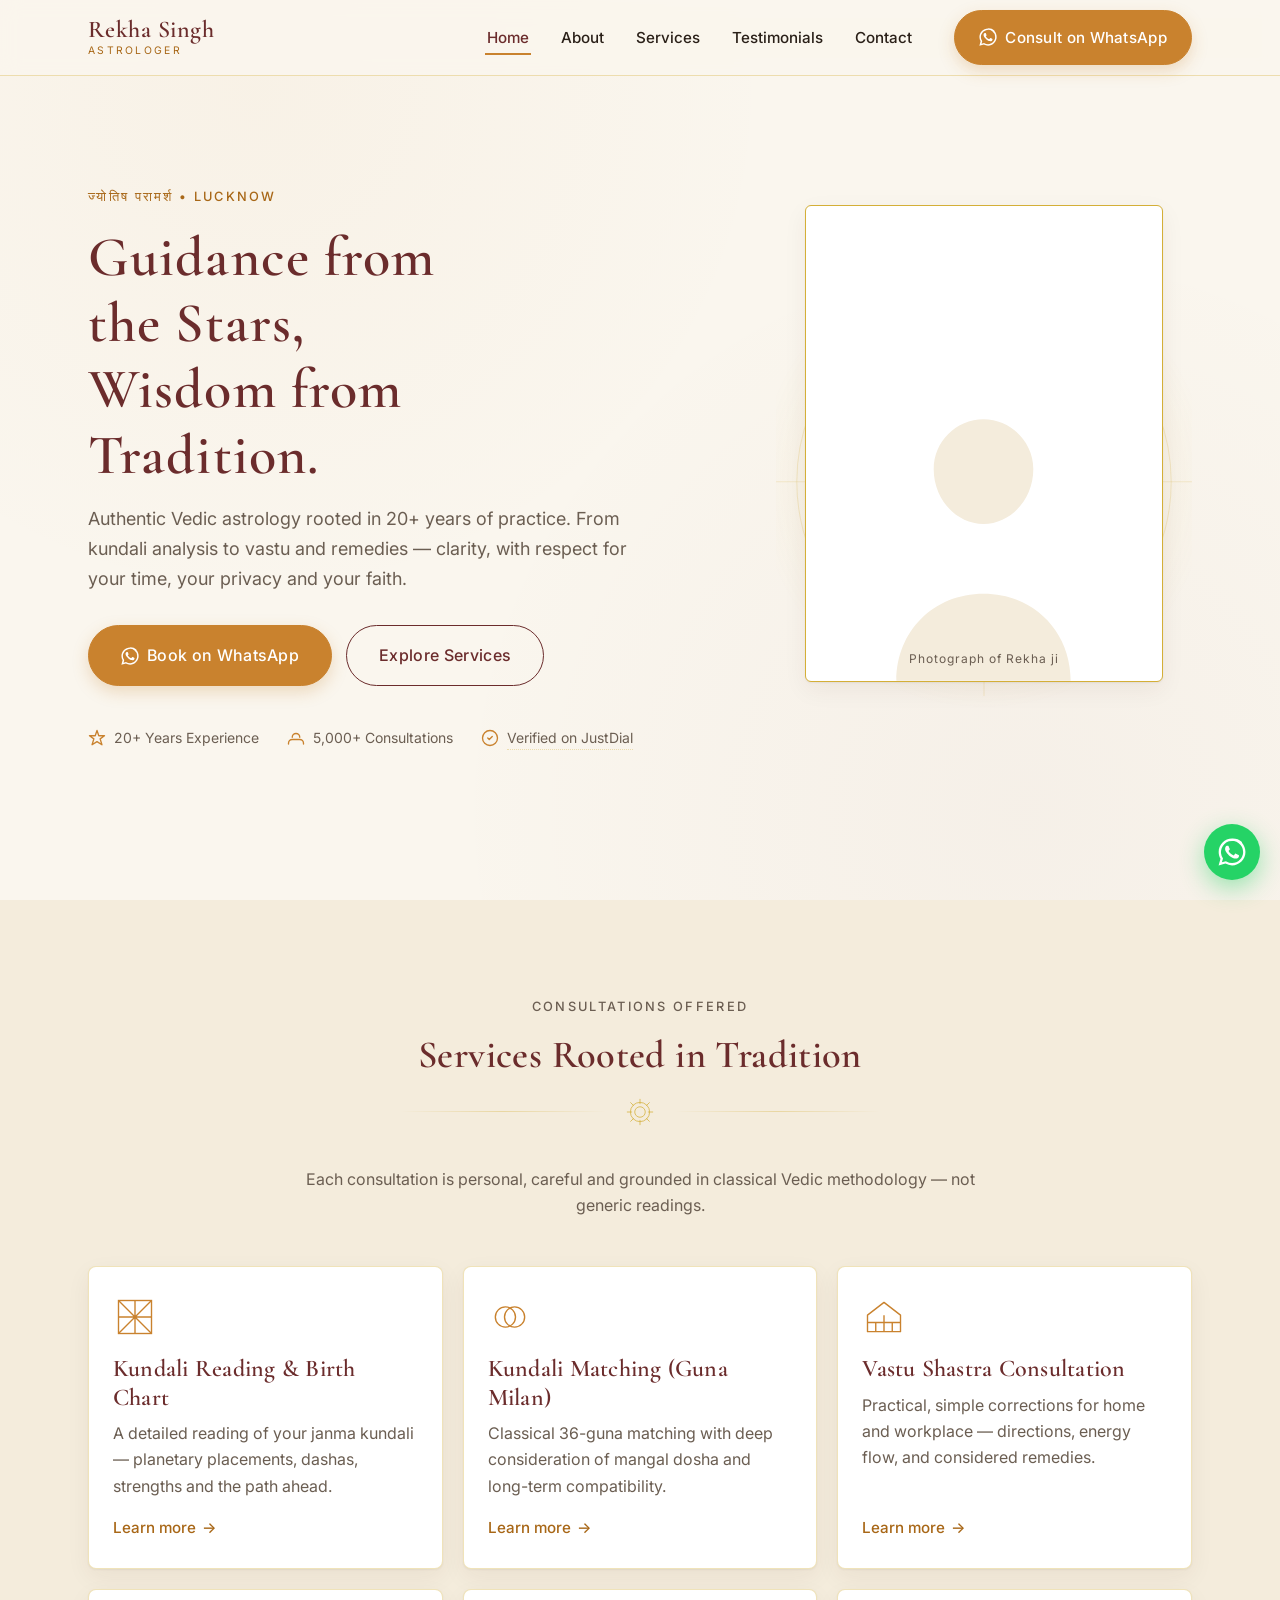
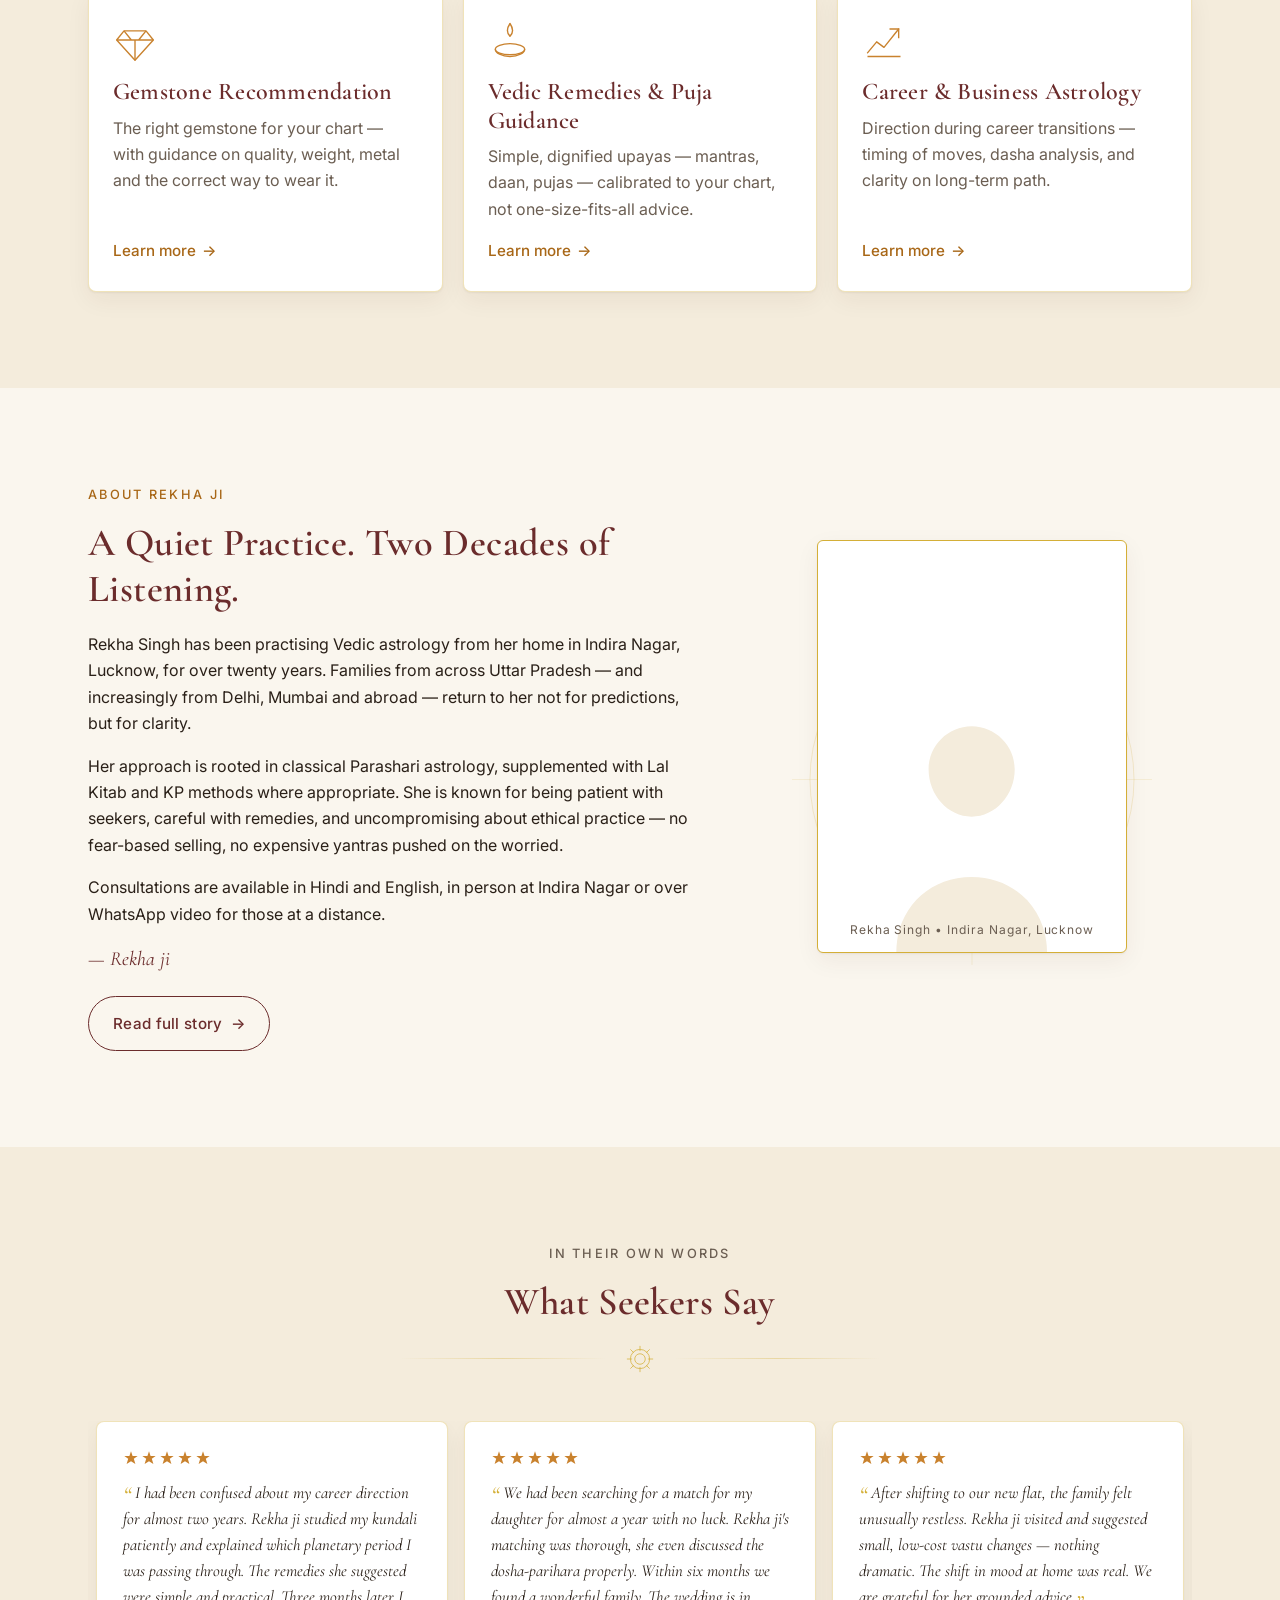
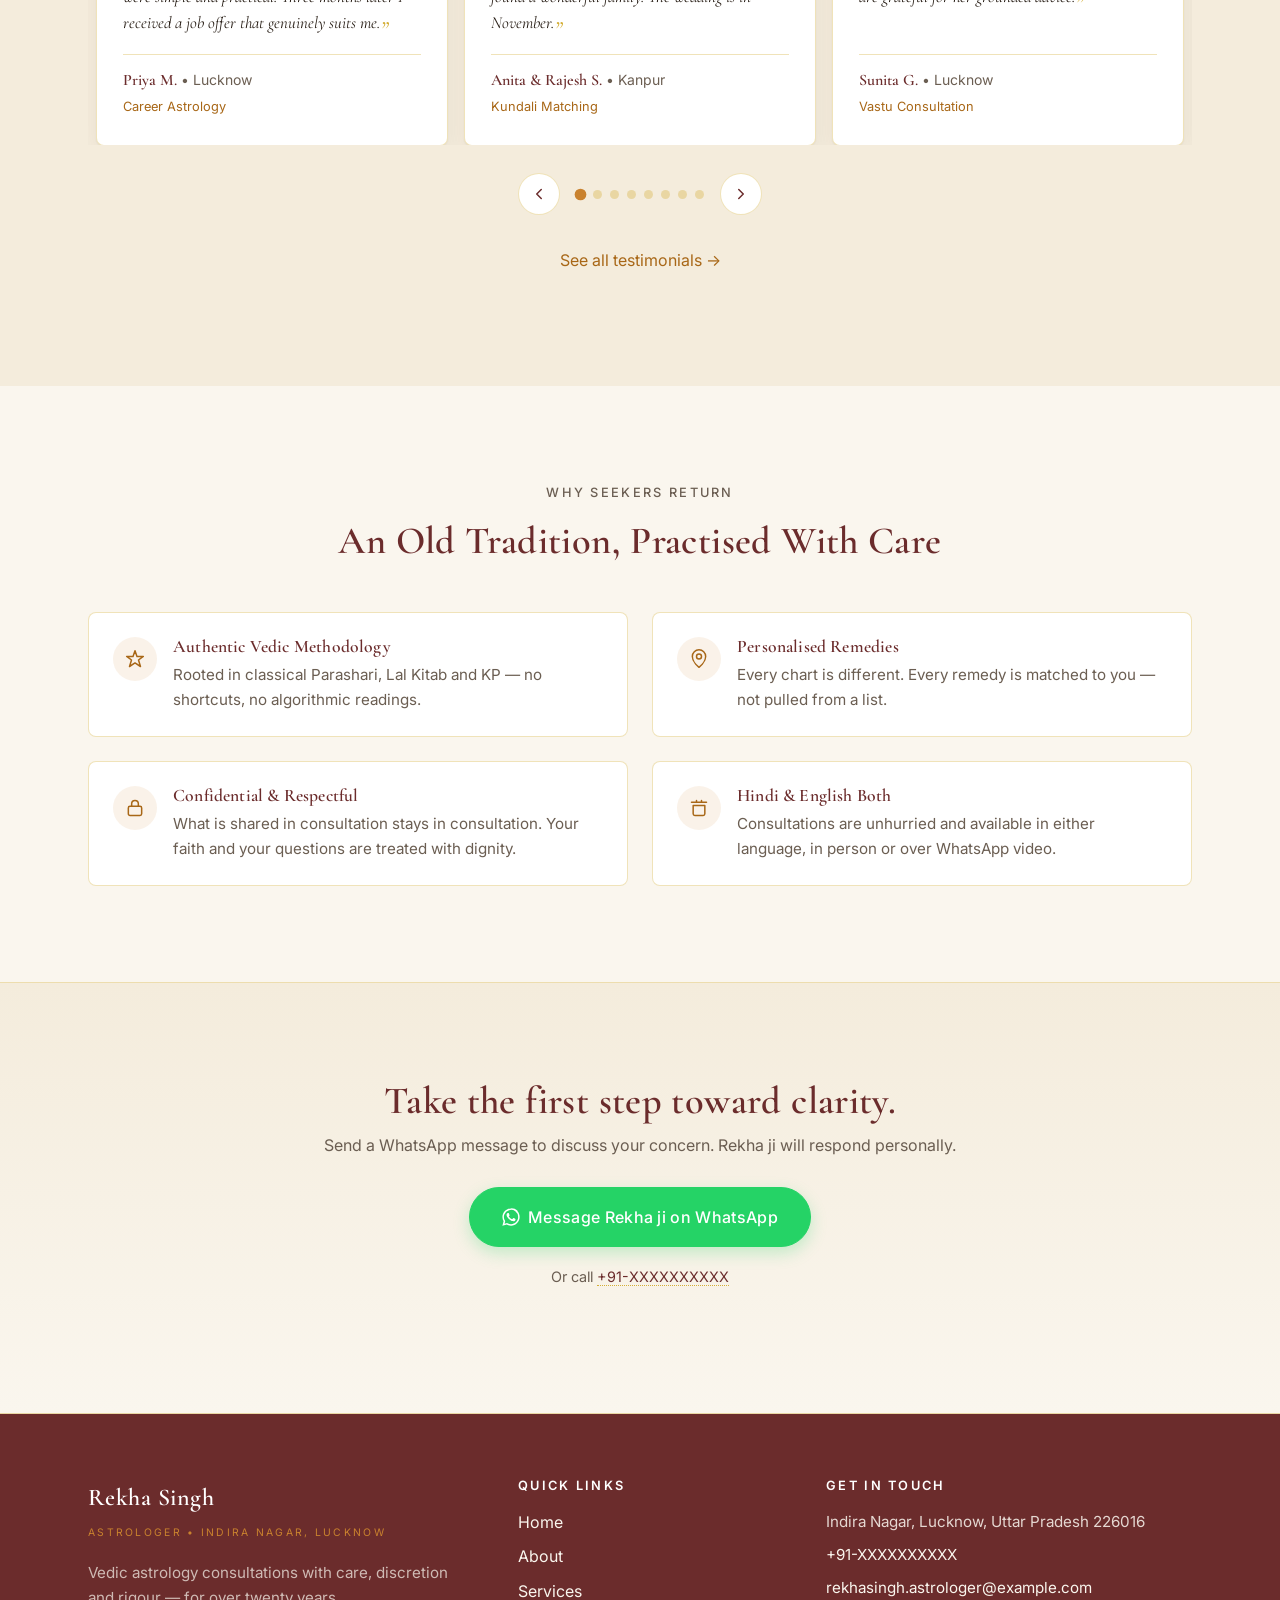
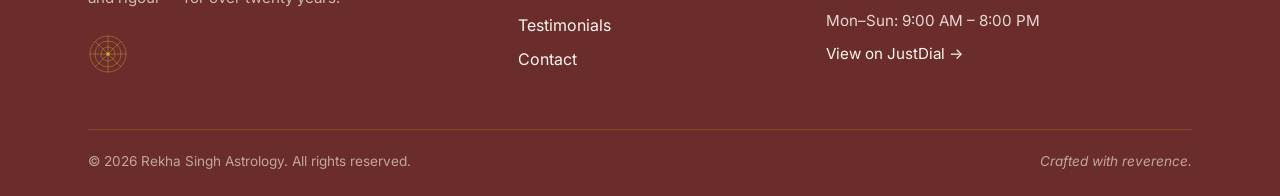
==== index.html @ 93d09b0d "Initial site: Rekha Singh Astrology Static, no-build site for an astrology practice in Indira Nagar," ====
<!DOCTYPE html>
<html lang="en">
<head>
  <meta charset="UTF-8" />
  <meta name="viewport" content="width=device-width, initial-scale=1.0" />
  <title>Rekha Singh • Vedic Astrologer in Indira Nagar, Lucknow</title>
  <meta name="description" content="Authentic Vedic astrology by Rekha Singh — Kundali, marriage matching, Vastu, gemstone and remedies. 20+ years guiding seekers in Lucknow and across India." />
  <link rel="canonical" href="./index.html" />

  <meta name="geo.region" content="IN-UP" />
  <meta name="geo.placename" content="Lucknow" />

  <!-- Open Graph -->
  <meta property="og:type" content="website" />
  <meta property="og:title" content="Rekha Singh • Vedic Astrologer in Lucknow" />
  <meta property="og:description" content="Authentic Vedic astrology, Kundali analysis, Vastu, gemstone consultation. 20+ years in Indira Nagar, Lucknow." />
  <meta property="og:image" content="assets/img/og-image.jpg" />
  <meta property="og:locale" content="en_IN" />

  <!-- Twitter -->
  <meta name="twitter:card" content="summary_large_image" />
  <meta name="twitter:title" content="Rekha Singh • Vedic Astrologer in Lucknow" />
  <meta name="twitter:description" content="Authentic Vedic astrology, Kundali analysis, Vastu, gemstone consultation. 20+ years in Indira Nagar, Lucknow." />
  <meta name="twitter:image" content="assets/img/og-image.jpg" />

  <link rel="icon" href="data:image/svg+xml,%3Csvg xmlns='http://www.w3.org/2000/svg' viewBox='0 0 64 64'%3E%3Ccircle cx='32' cy='32' r='28' fill='%236B2C2C'/%3E%3Ctext x='32' y='42' text-anchor='middle' font-family='Georgia,serif' font-size='32' fill='%23D4AF37'%3ER%3C/text%3E%3C/svg%3E" />

  <link rel="preconnect" href="https://fonts.googleapis.com" />
  <link rel="preconnect" href="https://fonts.gstatic.com" crossorigin />
  <link href="https://fonts.googleapis.com/css2?family=Cormorant+Garamond:ital,wght@0,500;0,600;0,700;1,500&family=Inter:wght@400;500;600&display=swap" rel="stylesheet" />
  <link rel="stylesheet" href="assets/css/styles.css" />

  <!-- Owner: to add Google Analytics later, paste your GA4 snippet here. -->

  <!--
    JSON-LD structured data (LocalBusiness / ProfessionalService).
    Once you have collected ~10+ verified reviews, add an aggregateRating block to the JSON below, e.g.:
      "aggregateRating": { "@type": "AggregateRating", "ratingValue": "4.8", "reviewCount": "120" }
  -->
  <script type="application/ld+json">
  {
    "@context": "https://schema.org",
    "@type": "ProfessionalService",
    "name": "Rekha Singh Astrology",
    "image": "assets/img/rekha-portrait.jpg",
    "telephone": "+91-XXXXXXXXXX",
    "email": "rekhasingh.astrologer@example.com",
    "url": "./",
    "priceRange": "₹₹",
    "description": "Authentic Vedic astrology consultations including Kundali reading, marriage matching, Vastu, gemstone and remedies — Indira Nagar, Lucknow.",
    "address": {
      "@type": "PostalAddress",
      "streetAddress": "Indira Nagar",
      "addressLocality": "Lucknow",
      "addressRegion": "Uttar Pradesh",
      "postalCode": "226016",
      "addressCountry": "IN"
    },
    "openingHoursSpecification": [{
      "@type": "OpeningHoursSpecification",
      "dayOfWeek": ["Monday","Tuesday","Wednesday","Thursday","Friday","Saturday","Sunday"],
      "opens": "09:00",
      "closes": "20:00"
    }],
    "sameAs": [
      "https://www.justdial.com/Lucknow/Rekha-Sinha-Astrologer-Indira-Nagar-Lucknow/0522PX522-X522-260128145611-J7E9_BZDET"
    ],
    "areaServed": { "@type": "City", "name": "Lucknow" }
  }
</script>
</head>
<body>

<a href="#main" class="skip-link">Skip to content</a>

<!-- ================= HEADER ================= -->
<header class="site-header">
  <div class="container header-inner">
    <a href="index.html" class="brand" aria-label="Rekha Singh Astrology — Home">
      <span class="brand-name">Rekha Singh</span>
      <span class="brand-sub">Astrologer</span>
    </a>
    <nav class="nav" aria-label="Primary">
      <ul class="nav-list">
        <li><a href="index.html" data-nav-link>Home</a></li>
        <li><a href="about.html" data-nav-link>About</a></li>
        <li><a href="services.html" data-nav-link>Services</a></li>
        <li><a href="testimonials.html" data-nav-link>Testimonials</a></li>
        <li><a href="contact.html" data-nav-link>Contact</a></li>
      </ul>
      <a href="#" class="btn btn-primary nav-cta nav-cta-desktop" data-whatsapp>
        <svg aria-hidden="true" viewBox="0 0 24 24" fill="currentColor"><path d="M20.52 3.48A11.94 11.94 0 0 0 12.05.5C5.74.5.57 5.67.57 12c0 2.04.54 4.02 1.56 5.78L.5 23.5l5.86-1.56A11.5 11.5 0 0 0 12.05 23.5c6.31 0 11.48-5.17 11.48-11.5 0-3.07-1.2-5.96-3.01-8.02zM12.05 21.5a9.55 9.55 0 0 1-4.86-1.33l-.35-.2-3.48.92.93-3.39-.23-.36A9.5 9.5 0 1 1 21.55 12c0 5.24-4.27 9.5-9.5 9.5z"/><path d="M17.36 14.4c-.29-.14-1.72-.85-1.99-.95-.27-.1-.46-.14-.66.14-.2.29-.76.95-.93 1.14-.17.2-.34.21-.63.07-.29-.14-1.23-.45-2.34-1.43-.86-.77-1.45-1.71-1.62-2-.17-.29-.02-.45.13-.59.13-.13.29-.34.43-.51.14-.17.2-.29.29-.49.1-.2.05-.37-.03-.51-.07-.14-.66-1.59-.9-2.18-.24-.58-.48-.5-.66-.51l-.56-.01c-.2 0-.51.07-.78.37-.27.29-1.03 1-1.03 2.45s1.06 2.83 1.21 3.03c.14.2 2.07 3.16 5.02 4.43.7.3 1.25.48 1.68.62.71.23 1.35.2 1.86.12.57-.09 1.72-.7 1.97-1.39.24-.69.24-1.27.17-1.39-.07-.12-.27-.2-.56-.34z"/></svg>
        Consult on WhatsApp
      </a>
      <button class="nav-toggle" data-nav-toggle aria-label="Open menu" aria-expanded="false">
        <svg aria-hidden="true" viewBox="0 0 24 24" fill="none" stroke="currentColor" stroke-width="2"><path d="M3 6h18M3 12h18M3 18h18" stroke-linecap="round"/></svg>
      </button>
    </nav>
  </div>
</header>

<!-- ================= MOBILE NAV OVERLAY ================= -->
<div class="mobile-nav" data-mobile-nav aria-hidden="true">
  <div class="mobile-nav-top">
    <span class="brand">
      <span class="brand-name">Rekha Singh</span>
      <span class="brand-sub">Astrologer</span>
    </span>
    <button class="nav-toggle" data-nav-close aria-label="Close menu">
      <svg aria-hidden="true" viewBox="0 0 24 24" fill="none" stroke="currentColor" stroke-width="2"><path d="M6 6l12 12M18 6L6 18" stroke-linecap="round"/></svg>
    </button>
  </div>
  <ul class="mobile-nav-list">
    <li><a href="index.html">Home</a></li>
    <li><a href="about.html">About</a></li>
    <li><a href="services.html">Services</a></li>
    <li><a href="testimonials.html">Testimonials</a></li>
    <li><a href="contact.html">Contact</a></li>
  </ul>
  <a href="#" class="btn btn-primary" data-whatsapp>Consult on WhatsApp</a>
</div>

<main id="main">

  <!-- ================= HERO ================= -->
  <section class="hero">
    <div class="container">
      <div class="hero-grid">
        <div class="reveal">
          <p class="eyebrow"><span class="devanagari">ज्योतिष परामर्श</span> • Lucknow</p>
          <h1>Guidance from the Stars,<br/>Wisdom from Tradition.</h1>
          <p class="lead">Authentic Vedic astrology rooted in 20+ years of practice. From kundali analysis to vastu and remedies — clarity, with respect for your time, your privacy and your faith.</p>
          <div class="hero-ctas">
            <a href="#" class="btn btn-primary btn-lg" data-whatsapp>
              <svg aria-hidden="true" viewBox="0 0 24 24" fill="currentColor"><path d="M20.52 3.48A11.94 11.94 0 0 0 12.05.5C5.74.5.57 5.67.57 12c0 2.04.54 4.02 1.56 5.78L.5 23.5l5.86-1.56A11.5 11.5 0 0 0 12.05 23.5c6.31 0 11.48-5.17 11.48-11.5 0-3.07-1.2-5.96-3.01-8.02zM12.05 21.5a9.55 9.55 0 0 1-4.86-1.33l-.35-.2-3.48.92.93-3.39-.23-.36A9.5 9.5 0 1 1 21.55 12c0 5.24-4.27 9.5-9.5 9.5z"/><path d="M17.36 14.4c-.29-.14-1.72-.85-1.99-.95-.27-.1-.46-.14-.66.14-.2.29-.76.95-.93 1.14-.17.2-.34.21-.63.07-.29-.14-1.23-.45-2.34-1.43-.86-.77-1.45-1.71-1.62-2-.17-.29-.02-.45.13-.59.13-.13.29-.34.43-.51.14-.17.2-.29.29-.49.1-.2.05-.37-.03-.51-.07-.14-.66-1.59-.9-2.18-.24-.58-.48-.5-.66-.51l-.56-.01c-.2 0-.51.07-.78.37-.27.29-1.03 1-1.03 2.45s1.06 2.83 1.21 3.03c.14.2 2.07 3.16 5.02 4.43.7.3 1.25.48 1.68.62.71.23 1.35.2 1.86.12.57-.09 1.72-.7 1.97-1.39.24-.69.24-1.27.17-1.39-.07-.12-.27-.2-.56-.34z"/></svg>
              Book on WhatsApp
            </a>
            <a href="#services" class="btn btn-ghost btn-lg">Explore Services</a>
          </div>
          <div class="trust-row">
            <span class="trust-item">
              <svg aria-hidden="true" viewBox="0 0 24 24" fill="none" stroke="currentColor" stroke-width="1.8"><path d="M12 2l2.39 6.96H22l-5.81 4.22L18.58 21 12 16.78 5.42 21l2.39-7.82L2 8.96h7.61L12 2z" stroke-linejoin="round"/></svg>
              <span>20+ Years Experience</span>
            </span>
            <span class="trust-item">
              <svg aria-hidden="true" viewBox="0 0 24 24" fill="none" stroke="currentColor" stroke-width="1.8"><path d="M17 11a5 5 0 1 0-10 0M2 20v-1a5 5 0 0 1 5-5h10a5 5 0 0 1 5 5v1" stroke-linecap="round"/></svg>
              <span>5,000+ Consultations</span>
            </span>
            <span class="trust-item">
              <svg aria-hidden="true" viewBox="0 0 24 24" fill="none" stroke="currentColor" stroke-width="1.8"><path d="M9 12l2 2 4-4M12 22a10 10 0 1 1 0-20 10 10 0 0 1 0 20z" stroke-linecap="round" stroke-linejoin="round"/></svg>
              <a href="#" data-config-href="justdial" target="_blank" rel="noopener">Verified on JustDial</a>
            </span>
          </div>
        </div>

        <div class="reveal">
          <!-- REPLACE: Drop assets/img/rekha-portrait.jpg here (600x800px, JPG, under 150KB) -->
          <div class="portrait-frame" aria-hidden="true">
            <svg class="frame-bg" viewBox="0 0 400 533" fill="none" xmlns="http://www.w3.org/2000/svg">
              <defs>
                <radialGradient id="mg1" cx="50%" cy="50%" r="50%">
                  <stop offset="0%" stop-color="#D4AF37" stop-opacity="0.35"/>
                  <stop offset="100%" stop-color="#D4AF37" stop-opacity="0"/>
                </radialGradient>
              </defs>
              <circle cx="200" cy="266" r="220" fill="url(#mg1)"/>
              <circle cx="200" cy="266" r="180" fill="none" stroke="#D4AF37" stroke-opacity="0.4"/>
              <circle cx="200" cy="266" r="150" fill="none" stroke="#D4AF37" stroke-opacity="0.25"/>
              <g stroke="#D4AF37" stroke-opacity="0.35" stroke-width="1">
                <path d="M200 60 L200 472" />
                <path d="M-6 266 L406 266" />
                <path d="M54 120 L346 412" />
                <path d="M346 120 L54 412" />
              </g>
              <circle cx="200" cy="266" r="6" fill="#C9822E"/>
            </svg>
            <div class="portrait-inner">
              <svg class="silhouette" viewBox="0 0 200 240" fill="currentColor" xmlns="http://www.w3.org/2000/svg">
                <path d="M100 30c-22 0-40 18-40 40 0 24 18 44 40 44s40-20 40-44c0-22-18-40-40-40zM30 240c0-40 30-70 70-70s70 30 70 70H30z"/>
              </svg>
              <span class="portrait-caption">Photograph of Rekha ji</span>
            </div>
          </div>
        </div>
      </div>
    </div>
  </section>

  <!-- ================= SERVICES PREVIEW ================= -->
  <section id="services" class="section-tint">
    <div class="container">
      <div class="section-head reveal">
        <p class="eyebrow">Consultations Offered</p>
        <h2>Services Rooted in Tradition</h2>
        <div class="divider" aria-hidden="true">
          <svg viewBox="0 0 32 32" fill="none" stroke="#D4AF37" stroke-width="1"><circle cx="16" cy="16" r="6"/><circle cx="16" cy="16" r="11"/><path d="M16 1v6M16 25v6M1 16h6M25 16h6M5 5l4 4M23 23l4 4M27 5l-4 4M9 23l-4 4"/></svg>
        </div>
        <p>Each consultation is personal, careful and grounded in classical Vedic methodology — not generic readings.</p>
      </div>

      <div class="grid-cards">
        <article class="card reveal">
          <svg class="icon" viewBox="0 0 48 48" fill="none" stroke="currentColor" stroke-width="1.5" aria-hidden="true">
            <rect x="6" y="6" width="36" height="36"/>
            <path d="M6 6l36 36M42 6L6 42M6 24h36M24 6v36"/>
          </svg>
          <h3>Kundali Reading & Birth Chart</h3>
          <p>A detailed reading of your janma kundali — planetary placements, dashas, strengths and the path ahead.</p>
          <a class="card-link" href="services.html#kundali">Learn more <span aria-hidden="true">→</span></a>
        </article>

        <article class="card reveal">
          <svg class="icon" viewBox="0 0 48 48" fill="none" stroke="currentColor" stroke-width="1.5" aria-hidden="true">
            <circle cx="19" cy="24" r="11"/>
            <circle cx="29" cy="24" r="11"/>
          </svg>
          <h3>Kundali Matching (Guna Milan)</h3>
          <p>Classical 36-guna matching with deep consideration of mangal dosha and long-term compatibility.</p>
          <a class="card-link" href="services.html#matching">Learn more <span aria-hidden="true">→</span></a>
        </article>

        <article class="card reveal">
          <svg class="icon" viewBox="0 0 48 48" fill="none" stroke="currentColor" stroke-width="1.5" aria-hidden="true">
            <path d="M6 22L24 8l18 14v18H6V22z" stroke-linejoin="round"/>
            <path d="M6 30h36M24 22v18M15 30v10M33 30v10"/>
          </svg>
          <h3>Vastu Shastra Consultation</h3>
          <p>Practical, simple corrections for home and workplace — directions, energy flow, and considered remedies.</p>
          <a class="card-link" href="services.html#vastu">Learn more <span aria-hidden="true">→</span></a>
        </article>

        <article class="card reveal">
          <svg class="icon" viewBox="0 0 48 48" fill="none" stroke="currentColor" stroke-width="1.5" aria-hidden="true">
            <path d="M12 14h24l8 10-20 22L4 24l8-10z" stroke-linejoin="round"/>
            <path d="M12 14l8 10h8l8-10M4 24h40M24 24v22"/>
          </svg>
          <h3>Gemstone Recommendation</h3>
          <p>The right gemstone for your chart — with guidance on quality, weight, metal and the correct way to wear it.</p>
          <a class="card-link" href="services.html#gemstone">Learn more <span aria-hidden="true">→</span></a>
        </article>

        <article class="card reveal">
          <svg class="icon" viewBox="0 0 48 48" fill="none" stroke="currentColor" stroke-width="1.5" aria-hidden="true">
            <path d="M24 6c-4 6-4 10 0 14 4-4 4-8 0-14z" stroke-linejoin="round"/>
            <ellipse cx="24" cy="34" rx="16" ry="6"/>
            <path d="M8 34c0 4 7 8 16 8s16-4 16-8"/>
          </svg>
          <h3>Vedic Remedies & Puja Guidance</h3>
          <p>Simple, dignified upayas — mantras, daan, pujas — calibrated to your chart, not one-size-fits-all advice.</p>
          <a class="card-link" href="services.html#remedies">Learn more <span aria-hidden="true">→</span></a>
        </article>

        <article class="card reveal">
          <svg class="icon" viewBox="0 0 48 48" fill="none" stroke="currentColor" stroke-width="1.5" aria-hidden="true">
            <path d="M6 38l10-12 8 6 16-20" stroke-linecap="round" stroke-linejoin="round"/>
            <path d="M30 12h10v10"/>
            <path d="M6 42h36"/>
          </svg>
          <h3>Career & Business Astrology</h3>
          <p>Direction during career transitions — timing of moves, dasha analysis, and clarity on long-term path.</p>
          <a class="card-link" href="services.html#career">Learn more <span aria-hidden="true">→</span></a>
        </article>
      </div>
    </div>
  </section>

  <!-- ================= ABOUT STRIP ================= -->
  <section>
    <div class="container">
      <div class="about-strip">
        <div class="reveal">
          <p class="eyebrow">About Rekha ji</p>
          <h2>A Quiet Practice. Two Decades of Listening.</h2>
          <p>Rekha Singh has been practising Vedic astrology from her home in Indira Nagar, Lucknow, for over twenty years. Families from across Uttar Pradesh — and increasingly from Delhi, Mumbai and abroad — return to her not for predictions, but for clarity.</p>
          <p>Her approach is rooted in classical Parashari astrology, supplemented with Lal Kitab and KP methods where appropriate. She is known for being patient with seekers, careful with remedies, and uncompromising about ethical practice — no fear-based selling, no expensive yantras pushed on the worried.</p>
          <p>Consultations are available in Hindi and English, in person at Indira Nagar or over WhatsApp video for those at a distance.</p>
          <p class="signature">— Rekha ji</p>
          <a href="about.html" class="btn btn-ghost">Read full story <span aria-hidden="true">→</span></a>
        </div>

        <div class="reveal">
          <!-- REPLACE: Drop assets/img/rekha-portrait-2.jpg here (480x640px, JPG, under 150KB) -->
          <div class="portrait-frame" aria-hidden="true">
            <svg class="frame-bg" viewBox="0 0 400 533" fill="none" xmlns="http://www.w3.org/2000/svg">
              <circle cx="200" cy="266" r="180" fill="none" stroke="#D4AF37" stroke-opacity="0.4"/>
              <circle cx="200" cy="266" r="150" fill="none" stroke="#D4AF37" stroke-opacity="0.25"/>
              <g stroke="#D4AF37" stroke-opacity="0.3" stroke-width="1">
                <path d="M200 60 L200 472" />
                <path d="M-6 266 L406 266" />
                <path d="M54 120 L346 412" />
                <path d="M346 120 L54 412" />
              </g>
            </svg>
            <div class="portrait-inner">
              <svg class="silhouette" viewBox="0 0 200 240" fill="currentColor" xmlns="http://www.w3.org/2000/svg">
                <path d="M100 30c-22 0-40 18-40 40 0 24 18 44 40 44s40-20 40-44c0-22-18-40-40-40zM30 240c0-40 30-70 70-70s70 30 70 70H30z"/>
              </svg>
              <span class="portrait-caption">Rekha Singh • Indira Nagar, Lucknow</span>
            </div>
          </div>
        </div>
      </div>
    </div>
  </section>

  <!-- ================= TESTIMONIALS ================= -->
  <section class="section-tint">
    <div class="container">
      <div class="section-head reveal">
        <p class="eyebrow">In Their Own Words</p>
        <h2>What Seekers Say</h2>
        <div class="divider" aria-hidden="true">
          <svg viewBox="0 0 32 32" fill="none" stroke="#D4AF37" stroke-width="1"><circle cx="16" cy="16" r="6"/><circle cx="16" cy="16" r="11"/><path d="M16 1v6M16 25v6M1 16h6M25 16h6M5 5l4 4M23 23l4 4M27 5l-4 4M9 23l-4 4"/></svg>
        </div>
      </div>

      <!-- These testimonials are realistic placeholders. Owner should replace with verified reviews from JustDial / Google before going live. -->
      <div class="testimonial-carousel reveal" data-carousel aria-roledescription="carousel" aria-label="Testimonials">
        <div class="testimonial-track-wrap">
          <div class="testimonial-track" data-carousel-track>
            <div class="testimonial-card"><div class="testimonial-card-inner">
              <div class="stars" aria-label="5 out of 5 stars">
                <svg viewBox="0 0 24 24" fill="currentColor" aria-hidden="true"><path d="M12 2l2.39 6.96H22l-5.81 4.22L18.58 21 12 16.78 5.42 21l2.39-7.82L2 8.96h7.61L12 2z"/></svg>
                <svg viewBox="0 0 24 24" fill="currentColor" aria-hidden="true"><path d="M12 2l2.39 6.96H22l-5.81 4.22L18.58 21 12 16.78 5.42 21l2.39-7.82L2 8.96h7.61L12 2z"/></svg>
                <svg viewBox="0 0 24 24" fill="currentColor" aria-hidden="true"><path d="M12 2l2.39 6.96H22l-5.81 4.22L18.58 21 12 16.78 5.42 21l2.39-7.82L2 8.96h7.61L12 2z"/></svg>
                <svg viewBox="0 0 24 24" fill="currentColor" aria-hidden="true"><path d="M12 2l2.39 6.96H22l-5.81 4.22L18.58 21 12 16.78 5.42 21l2.39-7.82L2 8.96h7.61L12 2z"/></svg>
                <svg viewBox="0 0 24 24" fill="currentColor" aria-hidden="true"><path d="M12 2l2.39 6.96H22l-5.81 4.22L18.58 21 12 16.78 5.42 21l2.39-7.82L2 8.96h7.61L12 2z"/></svg>
              </div>
              <p class="quote">I had been confused about my career direction for almost two years. Rekha ji studied my kundali patiently and explained which planetary period I was passing through. The remedies she suggested were simple and practical. Three months later I received a job offer that genuinely suits me.</p>
              <div class="attrib"><strong>Priya M.</strong> • Lucknow<span class="service-tag">Career Astrology</span></div>
            </div></div>

            <div class="testimonial-card"><div class="testimonial-card-inner">
              <div class="stars" aria-label="5 out of 5 stars">
                <svg viewBox="0 0 24 24" fill="currentColor" aria-hidden="true"><path d="M12 2l2.39 6.96H22l-5.81 4.22L18.58 21 12 16.78 5.42 21l2.39-7.82L2 8.96h7.61L12 2z"/></svg>
                <svg viewBox="0 0 24 24" fill="currentColor" aria-hidden="true"><path d="M12 2l2.39 6.96H22l-5.81 4.22L18.58 21 12 16.78 5.42 21l2.39-7.82L2 8.96h7.61L12 2z"/></svg>
                <svg viewBox="0 0 24 24" fill="currentColor" aria-hidden="true"><path d="M12 2l2.39 6.96H22l-5.81 4.22L18.58 21 12 16.78 5.42 21l2.39-7.82L2 8.96h7.61L12 2z"/></svg>
                <svg viewBox="0 0 24 24" fill="currentColor" aria-hidden="true"><path d="M12 2l2.39 6.96H22l-5.81 4.22L18.58 21 12 16.78 5.42 21l2.39-7.82L2 8.96h7.61L12 2z"/></svg>
                <svg viewBox="0 0 24 24" fill="currentColor" aria-hidden="true"><path d="M12 2l2.39 6.96H22l-5.81 4.22L18.58 21 12 16.78 5.42 21l2.39-7.82L2 8.96h7.61L12 2z"/></svg>
              </div>
              <p class="quote">We had been searching for a match for my daughter for almost a year with no luck. Rekha ji's matching was thorough, she even discussed the dosha-parihara properly. Within six months we found a wonderful family. The wedding is in November.</p>
              <div class="attrib"><strong>Anita & Rajesh S.</strong> • Kanpur<span class="service-tag">Kundali Matching</span></div>
            </div></div>

            <div class="testimonial-card"><div class="testimonial-card-inner">
              <div class="stars" aria-label="5 out of 5 stars">
                <svg viewBox="0 0 24 24" fill="currentColor" aria-hidden="true"><path d="M12 2l2.39 6.96H22l-5.81 4.22L18.58 21 12 16.78 5.42 21l2.39-7.82L2 8.96h7.61L12 2z"/></svg>
                <svg viewBox="0 0 24 24" fill="currentColor" aria-hidden="true"><path d="M12 2l2.39 6.96H22l-5.81 4.22L18.58 21 12 16.78 5.42 21l2.39-7.82L2 8.96h7.61L12 2z"/></svg>
                <svg viewBox="0 0 24 24" fill="currentColor" aria-hidden="true"><path d="M12 2l2.39 6.96H22l-5.81 4.22L18.58 21 12 16.78 5.42 21l2.39-7.82L2 8.96h7.61L12 2z"/></svg>
                <svg viewBox="0 0 24 24" fill="currentColor" aria-hidden="true"><path d="M12 2l2.39 6.96H22l-5.81 4.22L18.58 21 12 16.78 5.42 21l2.39-7.82L2 8.96h7.61L12 2z"/></svg>
                <svg viewBox="0 0 24 24" fill="currentColor" aria-hidden="true"><path d="M12 2l2.39 6.96H22l-5.81 4.22L18.58 21 12 16.78 5.42 21l2.39-7.82L2 8.96h7.61L12 2z"/></svg>
              </div>
              <p class="quote">After shifting to our new flat, the family felt unusually restless. Rekha ji visited and suggested small, low-cost vastu changes — nothing dramatic. The shift in mood at home was real. We are grateful for her grounded advice.</p>
              <div class="attrib"><strong>Sunita G.</strong> • Lucknow<span class="service-tag">Vastu Consultation</span></div>
            </div></div>

            <div class="testimonial-card"><div class="testimonial-card-inner">
              <div class="stars" aria-label="5 out of 5 stars">
                <svg viewBox="0 0 24 24" fill="currentColor" aria-hidden="true"><path d="M12 2l2.39 6.96H22l-5.81 4.22L18.58 21 12 16.78 5.42 21l2.39-7.82L2 8.96h7.61L12 2z"/></svg>
                <svg viewBox="0 0 24 24" fill="currentColor" aria-hidden="true"><path d="M12 2l2.39 6.96H22l-5.81 4.22L18.58 21 12 16.78 5.42 21l2.39-7.82L2 8.96h7.61L12 2z"/></svg>
                <svg viewBox="0 0 24 24" fill="currentColor" aria-hidden="true"><path d="M12 2l2.39 6.96H22l-5.81 4.22L18.58 21 12 16.78 5.42 21l2.39-7.82L2 8.96h7.61L12 2z"/></svg>
                <svg viewBox="0 0 24 24" fill="currentColor" aria-hidden="true"><path d="M12 2l2.39 6.96H22l-5.81 4.22L18.58 21 12 16.78 5.42 21l2.39-7.82L2 8.96h7.61L12 2z"/></svg>
                <svg viewBox="0 0 24 24" fill="currentColor" aria-hidden="true"><path d="M12 2l2.39 6.96H22l-5.81 4.22L18.58 21 12 16.78 5.42 21l2.39-7.82L2 8.96h7.61L12 2z"/></svg>
              </div>
              <p class="quote">I consulted Rekha ji from Mumbai over WhatsApp video. She was very thorough about my chart and even told me to wait three months before wearing the gemstone. That kind of honesty is rare. The yellow sapphire she suggested has truly suited me.</p>
              <div class="attrib"><strong>Vikram T.</strong> • Mumbai<span class="service-tag">Gemstone Recommendation</span></div>
            </div></div>

            <div class="testimonial-card"><div class="testimonial-card-inner">
              <div class="stars" aria-label="5 out of 5 stars">
                <svg viewBox="0 0 24 24" fill="currentColor" aria-hidden="true"><path d="M12 2l2.39 6.96H22l-5.81 4.22L18.58 21 12 16.78 5.42 21l2.39-7.82L2 8.96h7.61L12 2z"/></svg>
                <svg viewBox="0 0 24 24" fill="currentColor" aria-hidden="true"><path d="M12 2l2.39 6.96H22l-5.81 4.22L18.58 21 12 16.78 5.42 21l2.39-7.82L2 8.96h7.61L12 2z"/></svg>
                <svg viewBox="0 0 24 24" fill="currentColor" aria-hidden="true"><path d="M12 2l2.39 6.96H22l-5.81 4.22L18.58 21 12 16.78 5.42 21l2.39-7.82L2 8.96h7.61L12 2z"/></svg>
                <svg viewBox="0 0 24 24" fill="currentColor" aria-hidden="true"><path d="M12 2l2.39 6.96H22l-5.81 4.22L18.58 21 12 16.78 5.42 21l2.39-7.82L2 8.96h7.61L12 2z"/></svg>
                <svg viewBox="0 0 24 24" fill="currentColor" aria-hidden="true"><path d="M12 2l2.39 6.96H22l-5.81 4.22L18.58 21 12 16.78 5.42 21l2.39-7.82L2 8.96h7.61L12 2z"/></svg>
              </div>
              <p class="quote">Rekha ji explained my horoscope without using fear. Many astrologers I had visited earlier kept warning me about doshas to sell expensive remedies. Her remedies were affordable and rooted in tradition. My family has been consulting her for the last six years now.</p>
              <div class="attrib"><strong>Manish K.</strong> • Lucknow<span class="service-tag">Kundali Reading</span></div>
            </div></div>

            <div class="testimonial-card"><div class="testimonial-card-inner">
              <div class="stars" aria-label="5 out of 5 stars">
                <svg viewBox="0 0 24 24" fill="currentColor" aria-hidden="true"><path d="M12 2l2.39 6.96H22l-5.81 4.22L18.58 21 12 16.78 5.42 21l2.39-7.82L2 8.96h7.61L12 2z"/></svg>
                <svg viewBox="0 0 24 24" fill="currentColor" aria-hidden="true"><path d="M12 2l2.39 6.96H22l-5.81 4.22L18.58 21 12 16.78 5.42 21l2.39-7.82L2 8.96h7.61L12 2z"/></svg>
                <svg viewBox="0 0 24 24" fill="currentColor" aria-hidden="true"><path d="M12 2l2.39 6.96H22l-5.81 4.22L18.58 21 12 16.78 5.42 21l2.39-7.82L2 8.96h7.61L12 2z"/></svg>
                <svg viewBox="0 0 24 24" fill="currentColor" aria-hidden="true"><path d="M12 2l2.39 6.96H22l-5.81 4.22L18.58 21 12 16.78 5.42 21l2.39-7.82L2 8.96h7.61L12 2z"/></svg>
                <svg viewBox="0 0 24 24" fill="currentColor" aria-hidden="true"><path d="M12 2l2.39 6.96H22l-5.81 4.22L18.58 21 12 16.78 5.42 21l2.39-7.82L2 8.96h7.61L12 2z"/></svg>
              </div>
              <p class="quote">My business was going through a difficult phase. Rekha ji studied my chart along with my business muhurta and gave very specific guidance on timing. She also did a small puja recommendation. Things have steadily improved since.</p>
              <div class="attrib"><strong>Ashok B.</strong> • Varanasi<span class="service-tag">Business Astrology</span></div>
            </div></div>

            <div class="testimonial-card"><div class="testimonial-card-inner">
              <div class="stars" aria-label="5 out of 5 stars">
                <svg viewBox="0 0 24 24" fill="currentColor" aria-hidden="true"><path d="M12 2l2.39 6.96H22l-5.81 4.22L18.58 21 12 16.78 5.42 21l2.39-7.82L2 8.96h7.61L12 2z"/></svg>
                <svg viewBox="0 0 24 24" fill="currentColor" aria-hidden="true"><path d="M12 2l2.39 6.96H22l-5.81 4.22L18.58 21 12 16.78 5.42 21l2.39-7.82L2 8.96h7.61L12 2z"/></svg>
                <svg viewBox="0 0 24 24" fill="currentColor" aria-hidden="true"><path d="M12 2l2.39 6.96H22l-5.81 4.22L18.58 21 12 16.78 5.42 21l2.39-7.82L2 8.96h7.61L12 2z"/></svg>
                <svg viewBox="0 0 24 24" fill="currentColor" aria-hidden="true"><path d="M12 2l2.39 6.96H22l-5.81 4.22L18.58 21 12 16.78 5.42 21l2.39-7.82L2 8.96h7.61L12 2z"/></svg>
                <svg viewBox="0 0 24 24" fill="currentColor" aria-hidden="true"><path d="M12 2l2.39 6.96H22l-5.81 4.22L18.58 21 12 16.78 5.42 21l2.39-7.82L2 8.96h7.61L12 2z"/></svg>
              </div>
              <p class="quote">I was sceptical at first. But Rekha ji took time to listen before saying a single thing. The clarity she offered was practical, not vague predictions. I now consult her once a year, before any major decision.</p>
              <div class="attrib"><strong>Neelam R.</strong> • Delhi<span class="service-tag">Annual Consultation</span></div>
            </div></div>

            <div class="testimonial-card"><div class="testimonial-card-inner">
              <div class="stars" aria-label="5 out of 5 stars">
                <svg viewBox="0 0 24 24" fill="currentColor" aria-hidden="true"><path d="M12 2l2.39 6.96H22l-5.81 4.22L18.58 21 12 16.78 5.42 21l2.39-7.82L2 8.96h7.61L12 2z"/></svg>
                <svg viewBox="0 0 24 24" fill="currentColor" aria-hidden="true"><path d="M12 2l2.39 6.96H22l-5.81 4.22L18.58 21 12 16.78 5.42 21l2.39-7.82L2 8.96h7.61L12 2z"/></svg>
                <svg viewBox="0 0 24 24" fill="currentColor" aria-hidden="true"><path d="M12 2l2.39 6.96H22l-5.81 4.22L18.58 21 12 16.78 5.42 21l2.39-7.82L2 8.96h7.61L12 2z"/></svg>
                <svg viewBox="0 0 24 24" fill="currentColor" aria-hidden="true"><path d="M12 2l2.39 6.96H22l-5.81 4.22L18.58 21 12 16.78 5.42 21l2.39-7.82L2 8.96h7.61L12 2z"/></svg>
                <svg viewBox="0 0 24 24" fill="currentColor" aria-hidden="true"><path d="M12 2l2.39 6.96H22l-5.81 4.22L18.58 21 12 16.78 5.42 21l2.39-7.82L2 8.96h7.61L12 2z"/></svg>
              </div>
              <p class="quote">We were preparing for our son's mundan and griha pravesh. Rekha ji helped us choose proper muhurat timings and guided the small puja. She was patient with our many questions over WhatsApp. Felt like talking to an experienced elder of the family.</p>
              <div class="attrib"><strong>Deepak & Shalini V.</strong> • Prayagraj<span class="service-tag">Muhurat & Puja Guidance</span></div>
            </div></div>

            <div class="testimonial-card"><div class="testimonial-card-inner">
              <div class="stars" aria-label="5 out of 5 stars">
                <svg viewBox="0 0 24 24" fill="currentColor" aria-hidden="true"><path d="M12 2l2.39 6.96H22l-5.81 4.22L18.58 21 12 16.78 5.42 21l2.39-7.82L2 8.96h7.61L12 2z"/></svg>
                <svg viewBox="0 0 24 24" fill="currentColor" aria-hidden="true"><path d="M12 2l2.39 6.96H22l-5.81 4.22L18.58 21 12 16.78 5.42 21l2.39-7.82L2 8.96h7.61L12 2z"/></svg>
                <svg viewBox="0 0 24 24" fill="currentColor" aria-hidden="true"><path d="M12 2l2.39 6.96H22l-5.81 4.22L18.58 21 12 16.78 5.42 21l2.39-7.82L2 8.96h7.61L12 2z"/></svg>
                <svg viewBox="0 0 24 24" fill="currentColor" aria-hidden="true"><path d="M12 2l2.39 6.96H22l-5.81 4.22L18.58 21 12 16.78 5.42 21l2.39-7.82L2 8.96h7.61L12 2z"/></svg>
                <svg viewBox="0 0 24 24" fill="currentColor" aria-hidden="true"><path d="M12 2l2.39 6.96H22l-5.81 4.22L18.58 21 12 16.78 5.42 21l2.39-7.82L2 8.96h7.61L12 2z"/></svg>
              </div>
              <p class="quote">Rekha ji's reading of my chart was unusually detailed — she even noticed a yoga that another astrologer had missed. The explanation was in plain Hindi, no jargon. I came away with a clearer sense of my own pattern of choices.</p>
              <div class="attrib"><strong>Aakash D.</strong> • Gorakhpur<span class="service-tag">Birth Chart Analysis</span></div>
            </div></div>

            <div class="testimonial-card"><div class="testimonial-card-inner">
              <div class="stars" aria-label="5 out of 5 stars">
                <svg viewBox="0 0 24 24" fill="currentColor" aria-hidden="true"><path d="M12 2l2.39 6.96H22l-5.81 4.22L18.58 21 12 16.78 5.42 21l2.39-7.82L2 8.96h7.61L12 2z"/></svg>
                <svg viewBox="0 0 24 24" fill="currentColor" aria-hidden="true"><path d="M12 2l2.39 6.96H22l-5.81 4.22L18.58 21 12 16.78 5.42 21l2.39-7.82L2 8.96h7.61L12 2z"/></svg>
                <svg viewBox="0 0 24 24" fill="currentColor" aria-hidden="true"><path d="M12 2l2.39 6.96H22l-5.81 4.22L18.58 21 12 16.78 5.42 21l2.39-7.82L2 8.96h7.61L12 2z"/></svg>
                <svg viewBox="0 0 24 24" fill="currentColor" aria-hidden="true"><path d="M12 2l2.39 6.96H22l-5.81 4.22L18.58 21 12 16.78 5.42 21l2.39-7.82L2 8.96h7.61L12 2z"/></svg>
                <svg viewBox="0 0 24 24" fill="currentColor" aria-hidden="true"><path d="M12 2l2.39 6.96H22l-5.81 4.22L18.58 21 12 16.78 5.42 21l2.39-7.82L2 8.96h7.61L12 2z"/></svg>
              </div>
              <p class="quote">My mother used to visit Rekha ji. Now I do too. There is a calmness in her room that you only see in old practitioners. She never rushes a consultation. For us, she has become a steady presence in difficult times.</p>
              <div class="attrib"><strong>Ritika S.</strong> • Lucknow<span class="service-tag">Family Consultations</span></div>
            </div></div>

          </div>
        </div>

        <div class="carousel-controls">
          <button class="carousel-btn" data-carousel-prev aria-label="Previous testimonial">
            <svg viewBox="0 0 24 24" fill="none" stroke="currentColor" stroke-width="2" aria-hidden="true"><path d="M15 6l-6 6 6 6" stroke-linecap="round" stroke-linejoin="round"/></svg>
          </button>
          <ul class="carousel-dots" data-carousel-dots></ul>
          <button class="carousel-btn" data-carousel-next aria-label="Next testimonial">
            <svg viewBox="0 0 24 24" fill="none" stroke="currentColor" stroke-width="2" aria-hidden="true"><path d="M9 6l6 6-6 6" stroke-linecap="round" stroke-linejoin="round"/></svg>
          </button>
        </div>
      </div>
      <p class="text-center muted" style="margin-top: 32px;"><a href="testimonials.html">See all testimonials →</a></p>
    </div>
  </section>

  <!-- ================= WHY CHOOSE ================= -->
  <section>
    <div class="container">
      <div class="section-head reveal">
        <p class="eyebrow">Why Seekers Return</p>
        <h2>An Old Tradition, Practised With Care</h2>
      </div>
      <div class="why-list">
        <div class="why-item reveal">
          <span class="icon-circle"><svg viewBox="0 0 24 24" fill="none" stroke="currentColor" stroke-width="1.8" aria-hidden="true"><path d="M12 2l2.39 6.96H22l-5.81 4.22L18.58 21 12 16.78 5.42 21l2.39-7.82L2 8.96h7.61L12 2z" stroke-linejoin="round"/></svg></span>
          <div><h4>Authentic Vedic Methodology</h4><p>Rooted in classical Parashari, Lal Kitab and KP — no shortcuts, no algorithmic readings.</p></div>
        </div>
        <div class="why-item reveal">
          <span class="icon-circle"><svg viewBox="0 0 24 24" fill="none" stroke="currentColor" stroke-width="1.8" aria-hidden="true"><path d="M12 22s8-6 8-13a8 8 0 0 0-16 0c0 7 8 13 8 13z" stroke-linejoin="round"/><circle cx="12" cy="9" r="3"/></svg></span>
          <div><h4>Personalised Remedies</h4><p>Every chart is different. Every remedy is matched to you — not pulled from a list.</p></div>
        </div>
        <div class="why-item reveal">
          <span class="icon-circle"><svg viewBox="0 0 24 24" fill="none" stroke="currentColor" stroke-width="1.8" aria-hidden="true"><rect x="4" y="10" width="16" height="11" rx="2"/><path d="M8 10V7a4 4 0 0 1 8 0v3"/></svg></span>
          <div><h4>Confidential & Respectful</h4><p>What is shared in consultation stays in consultation. Your faith and your questions are treated with dignity.</p></div>
        </div>
        <div class="why-item reveal">
          <span class="icon-circle"><svg viewBox="0 0 24 24" fill="none" stroke="currentColor" stroke-width="1.8" aria-hidden="true"><path d="M3 5h18M9 3v2M15 3v2M5 9h14M5 9v10a2 2 0 0 0 2 2h10a2 2 0 0 0 2-2V9" stroke-linecap="round"/></svg></span>
          <div><h4>Hindi & English Both</h4><p>Consultations are unhurried and available in either language, in person or over WhatsApp video.</p></div>
        </div>
      </div>
    </div>
  </section>

  <!-- ================= CTA BAND ================= -->
  <section class="cta-band reveal">
    <div class="container">
      <h2>Take the first step toward clarity.</h2>
      <p>Send a WhatsApp message to discuss your concern. Rekha ji will respond personally.</p>
      <a href="#" class="btn btn-whatsapp btn-lg" data-whatsapp>
        <svg aria-hidden="true" viewBox="0 0 24 24" fill="currentColor"><path d="M20.52 3.48A11.94 11.94 0 0 0 12.05.5C5.74.5.57 5.67.57 12c0 2.04.54 4.02 1.56 5.78L.5 23.5l5.86-1.56A11.5 11.5 0 0 0 12.05 23.5c6.31 0 11.48-5.17 11.48-11.5 0-3.07-1.2-5.96-3.01-8.02zM12.05 21.5a9.55 9.55 0 0 1-4.86-1.33l-.35-.2-3.48.92.93-3.39-.23-.36A9.5 9.5 0 1 1 21.55 12c0 5.24-4.27 9.5-9.5 9.5z"/><path d="M17.36 14.4c-.29-.14-1.72-.85-1.99-.95-.27-.1-.46-.14-.66.14-.2.29-.76.95-.93 1.14-.17.2-.34.21-.63.07-.29-.14-1.23-.45-2.34-1.43-.86-.77-1.45-1.71-1.62-2-.17-.29-.02-.45.13-.59.13-.13.29-.34.43-.51.14-.17.2-.29.29-.49.1-.2.05-.37-.03-.51-.07-.14-.66-1.59-.9-2.18-.24-.58-.48-.5-.66-.51l-.56-.01c-.2 0-.51.07-.78.37-.27.29-1.03 1-1.03 2.45s1.06 2.83 1.21 3.03c.14.2 2.07 3.16 5.02 4.43.7.3 1.25.48 1.68.62.71.23 1.35.2 1.86.12.57-.09 1.72-.7 1.97-1.39.24-.69.24-1.27.17-1.39-.07-.12-.27-.2-.56-.34z"/></svg>
        Message Rekha ji on WhatsApp
      </a>
      <p class="phone-fallback">Or call <a href="#" data-config-href="phone"><span data-config="phone">+91-XXXXXXXXXX</span></a></p>
    </div>
  </section>

</main>

<!-- ================= FOOTER ================= -->
<footer class="site-footer">
  <div class="container">
    <div class="footer-grid">
      <div class="footer-brand">
        <span class="brand-name">Rekha Singh</span><br/>
        <span class="brand-sub">Astrologer • Indira Nagar, Lucknow</span>
        <p>Vedic astrology consultations with care, discretion and rigour — for over twenty years.</p>
        <div class="footer-mark" aria-hidden="true">
          <svg viewBox="0 0 80 80" fill="none" stroke="currentColor" stroke-width="0.8">
            <circle cx="40" cy="40" r="14"/>
            <circle cx="40" cy="40" r="26"/>
            <circle cx="40" cy="40" r="36"/>
            <path d="M40 4v72M4 40h72M14 14l52 52M66 14L14 66"/>
            <circle cx="40" cy="40" r="3" fill="currentColor"/>
          </svg>
        </div>
      </div>
      <div>
        <h4>Quick Links</h4>
        <ul class="footer-links">
          <li><a href="index.html">Home</a></li>
          <li><a href="about.html">About</a></li>
          <li><a href="services.html">Services</a></li>
          <li><a href="testimonials.html">Testimonials</a></li>
          <li><a href="contact.html">Contact</a></li>
        </ul>
      </div>
      <div class="footer-contact">
        <h4>Get in Touch</h4>
        <p data-config="address">Indira Nagar, Lucknow, Uttar Pradesh 226016</p>
        <p><a href="#" data-config-href="phone"><span data-config="phone">+91-XXXXXXXXXX</span></a></p>
        <p><a href="#" data-config-href="email"><span data-config="email">rekhasingh.astrologer@example.com</span></a></p>
        <p data-config="hours">Mon–Sun: 9:00 AM – 8:00 PM</p>
        <p><a href="#" data-config-href="justdial" target="_blank" rel="noopener">View on JustDial →</a></p>
      </div>
    </div>
    <div class="footer-bottom">
      <span>© <span data-year>2026</span> Rekha Singh Astrology. All rights reserved.</span>
      <span class="crafted">Crafted with reverence.</span>
    </div>
  </div>
</footer>

<a href="#" class="fab-whatsapp" data-whatsapp aria-label="Chat on WhatsApp">
  <svg aria-hidden="true" viewBox="0 0 24 24" fill="currentColor"><path d="M20.52 3.48A11.94 11.94 0 0 0 12.05.5C5.74.5.57 5.67.57 12c0 2.04.54 4.02 1.56 5.78L.5 23.5l5.86-1.56A11.5 11.5 0 0 0 12.05 23.5c6.31 0 11.48-5.17 11.48-11.5 0-3.07-1.2-5.96-3.01-8.02zM12.05 21.5a9.55 9.55 0 0 1-4.86-1.33l-.35-.2-3.48.92.93-3.39-.23-.36A9.5 9.5 0 1 1 21.55 12c0 5.24-4.27 9.5-9.5 9.5z"/><path d="M17.36 14.4c-.29-.14-1.72-.85-1.99-.95-.27-.1-.46-.14-.66.14-.2.29-.76.95-.93 1.14-.17.2-.34.21-.63.07-.29-.14-1.23-.45-2.34-1.43-.86-.77-1.45-1.71-1.62-2-.17-.29-.02-.45.13-.59.13-.13.29-.34.43-.51.14-.17.2-.29.29-.49.1-.2.05-.37-.03-.51-.07-.14-.66-1.59-.9-2.18-.24-.58-.48-.5-.66-.51l-.56-.01c-.2 0-.51.07-.78.37-.27.29-1.03 1-1.03 2.45s1.06 2.83 1.21 3.03c.14.2 2.07 3.16 5.02 4.43.7.3 1.25.48 1.68.62.71.23 1.35.2 1.86.12.57-.09 1.72-.7 1.97-1.39.24-.69.24-1.27.17-1.39-.07-.12-.27-.2-.56-.34z"/></svg>
</a>

<script src="assets/config.js"></script>
<script src="assets/js/main.js"></script>
</body>
</html>
---- assets/css/styles.css ----
/* =====================================================
   Rekha Singh Astrology — Styles
   Single stylesheet, no frameworks.
   ===================================================== */

/* ---------- Tokens ---------- */
:root {
  --saffron: #C9822E;
  --saffron-dark: #A86717;
  --deep-maroon: #6B2C2C;
  --cream: #FAF6EE;
  --cream-2: #F4ECDC;
  --ivory: #FFFFFF;
  --ink: #2A2018;
  --muted: #6B5E52;
  --gold-line: #D4AF37;
  --gold-line-soft: rgba(212, 175, 55, 0.35);
  --shadow: 0 1px 2px rgba(60, 30, 10, 0.06), 0 8px 24px rgba(60, 30, 10, 0.06);
  --shadow-hover: 0 4px 8px rgba(60, 30, 10, 0.08), 0 18px 40px rgba(60, 30, 10, 0.10);
  --whatsapp: #25D366;
  --whatsapp-dark: #128C7E;
  --radius: 8px;
  --radius-lg: 14px;
  --max: 1200px;
  --pad-x: 24px;
  --pad-x-lg: 48px;
  --pad-y: 64px;
  --pad-y-lg: 96px;
  --header-h: 76px;
  --font-display: "Cormorant Garamond", "EB Garamond", Georgia, "Times New Roman", serif;
  --font-body: "Inter", -apple-system, BlinkMacSystemFont, "Segoe UI", Roboto, system-ui, sans-serif;
}

/* ---------- Reset ---------- */
*, *::before, *::after { box-sizing: border-box; }
html { -webkit-text-size-adjust: 100%; scroll-behavior: smooth; }
@media (prefers-reduced-motion: reduce) {
  html { scroll-behavior: auto; }
  *, *::before, *::after { animation-duration: 0.001ms !important; animation-iteration-count: 1 !important; transition-duration: 0.001ms !important; }
}
body {
  margin: 0;
  font-family: var(--font-body);
  font-size: 16px;
  line-height: 1.65;
  color: var(--ink);
  background-color: var(--cream);
  background-image:
    radial-gradient(circle at 20% 10%, rgba(201, 130, 46, 0.04), transparent 40%),
    radial-gradient(circle at 80% 90%, rgba(107, 44, 44, 0.03), transparent 45%);
  background-attachment: fixed;
  -webkit-font-smoothing: antialiased;
  -moz-osx-font-smoothing: grayscale;
}
img, svg { max-width: 100%; display: block; }
a { color: var(--saffron-dark); text-decoration: none; transition: color 0.2s ease; }
a:hover { color: var(--deep-maroon); }
button { font: inherit; cursor: pointer; }

/* ---------- Skip link ---------- */
.skip-link {
  position: absolute; left: -9999px; top: 0;
  background: var(--deep-maroon); color: var(--ivory);
  padding: 12px 20px; z-index: 1000; border-radius: 0 0 var(--radius) 0;
  font-weight: 500;
}
.skip-link:focus { left: 0; outline: 2px solid var(--saffron); outline-offset: 2px; color: var(--ivory); }

/* ---------- Focus ---------- */
:focus-visible {
  outline: 2px solid var(--saffron);
  outline-offset: 2px;
  border-radius: 2px;
}

/* ---------- Typography ---------- */
h1, h2, h3, h4 {
  font-family: var(--font-display);
  font-weight: 600;
  color: var(--deep-maroon);
  line-height: 1.18;
  margin: 0 0 0.5em;
  letter-spacing: 0.01em;
}
h1 { font-size: clamp(2.25rem, 4.5vw, 3.5rem); letter-spacing: 0.02em; }
h2 { font-size: clamp(1.75rem, 3vw, 2.5rem); }
h3 { font-size: clamp(1.25rem, 2vw, 1.5rem); }
h4 { font-size: 1.1rem; }
p { margin: 0 0 1em; color: var(--ink); }
.eyebrow {
  font-family: var(--font-body);
  font-size: 0.8rem;
  font-weight: 500;
  letter-spacing: 0.18em;
  text-transform: uppercase;
  color: var(--saffron-dark);
  margin: 0 0 1rem;
}
.lead { font-size: 1.125rem; color: var(--muted); }
.devanagari {
  font-family: var(--font-display), "Noto Serif Devanagari", "Mangal", serif;
  font-weight: 500;
}

/* ---------- Layout ---------- */
.container {
  width: 100%;
  max-width: var(--max);
  margin: 0 auto;
  padding: 0 var(--pad-x);
}
@media (min-width: 768px) {
  .container { padding: 0 var(--pad-x-lg); }
}
section {
  padding: var(--pad-y) 0;
}
@media (min-width: 768px) {
  section { padding: var(--pad-y-lg) 0; }
}
.section-tint { background: var(--cream-2); }
.text-center { text-align: center; }

/* ---------- Divider with ornament ---------- */
.divider {
  display: flex; align-items: center; justify-content: center; gap: 20px;
  margin: 8px auto 40px;
  max-width: 480px;
}
.divider::before, .divider::after {
  content: ""; flex: 1; height: 1px;
  background: linear-gradient(to right, transparent, var(--gold-line-soft), transparent);
}
.divider svg { width: 28px; height: 28px; opacity: 0.85; flex-shrink: 0; }

/* ---------- Header ---------- */
.site-header {
  position: sticky; top: 0; z-index: 100;
  background: rgba(250, 246, 238, 0.92);
  backdrop-filter: saturate(180%) blur(10px);
  -webkit-backdrop-filter: saturate(180%) blur(10px);
  border-bottom: 1px solid var(--gold-line-soft);
  height: var(--header-h);
}
.header-inner {
  display: flex; align-items: center; justify-content: space-between;
  height: 100%;
}
.brand {
  display: flex; flex-direction: column; line-height: 1;
  color: var(--deep-maroon);
}
.brand-name {
  font-family: var(--font-display);
  font-size: 1.5rem;
  font-weight: 600;
  letter-spacing: 0.02em;
}
.brand-sub {
  font-family: var(--font-body);
  font-size: 0.65rem;
  letter-spacing: 0.22em;
  text-transform: uppercase;
  color: var(--saffron-dark);
  margin-top: 4px;
}
.nav {
  display: flex; align-items: center; gap: 28px;
}
.nav-list {
  display: flex; gap: 28px; list-style: none; margin: 0; padding: 0;
}
.nav-list a {
  color: var(--ink);
  font-size: 0.95rem;
  font-weight: 500;
  padding: 6px 2px;
  border-bottom: 2px solid transparent;
  transition: color 0.2s, border-color 0.2s;
}
.nav-list a:hover, .nav-list a.is-active {
  color: var(--deep-maroon);
  border-bottom-color: var(--saffron);
}
.nav-cta { margin-left: 12px; }
.nav-toggle {
  display: none;
  background: transparent;
  border: 1px solid var(--gold-line-soft);
  border-radius: var(--radius);
  width: 44px; height: 44px;
  align-items: center; justify-content: center;
  color: var(--deep-maroon);
}
.nav-toggle svg { width: 22px; height: 22px; }

/* Mobile nav */
@media (max-width: 900px) {
  .nav-list, .nav-cta-desktop { display: none; }
  .nav-toggle { display: inline-flex; }
}
.mobile-nav {
  position: fixed; inset: 0;
  background: var(--cream);
  z-index: 200;
  display: none;
  flex-direction: column;
  padding: 24px var(--pad-x);
}
.mobile-nav.is-open { display: flex; }
.mobile-nav-top {
  display: flex; align-items: center; justify-content: space-between;
  margin-bottom: 32px;
}
.mobile-nav-list {
  list-style: none; margin: 0; padding: 0;
  display: flex; flex-direction: column; gap: 4px;
}
.mobile-nav-list a {
  display: block;
  font-family: var(--font-display);
  font-size: 1.5rem;
  color: var(--deep-maroon);
  padding: 12px 0;
  border-bottom: 1px solid var(--gold-line-soft);
}
.mobile-nav .btn { margin-top: 32px; align-self: flex-start; }

/* ---------- Buttons ---------- */
.btn {
  display: inline-flex; align-items: center; justify-content: center; gap: 8px;
  padding: 14px 24px;
  font-family: var(--font-body);
  font-size: 0.95rem;
  font-weight: 500;
  letter-spacing: 0.02em;
  border-radius: 999px;
  border: 1.5px solid transparent;
  background: transparent;
  cursor: pointer;
  transition: transform 0.15s ease, background 0.2s ease, color 0.2s ease, border-color 0.2s ease, box-shadow 0.2s ease;
  text-decoration: none;
  white-space: nowrap;
}
.btn:hover { transform: translateY(-1px); }
.btn:active { transform: translateY(0); }

.btn-primary {
  background: var(--saffron);
  color: var(--ivory);
  border-color: var(--saffron);
  box-shadow: 0 6px 16px rgba(201, 130, 46, 0.25);
}
.btn-primary:hover {
  background: var(--saffron-dark);
  border-color: var(--saffron-dark);
  color: var(--ivory);
}
.btn-ghost {
  color: var(--deep-maroon);
  border-color: var(--deep-maroon);
}
.btn-ghost:hover {
  background: var(--deep-maroon);
  color: var(--ivory);
}
.btn-whatsapp {
  background: var(--whatsapp);
  color: var(--ivory);
  border-color: var(--whatsapp);
  box-shadow: 0 6px 16px rgba(37, 211, 102, 0.25);
}
.btn-whatsapp:hover {
  background: var(--whatsapp-dark);
  border-color: var(--whatsapp-dark);
  color: var(--ivory);
}
.btn svg { width: 18px; height: 18px; }
.btn-lg { padding: 16px 32px; font-size: 1rem; }

/* ---------- Hero ---------- */
.hero {
  padding: 64px 0 80px;
  position: relative;
  overflow: hidden;
}
@media (min-width: 768px) {
  .hero { padding: 80px 0 120px; min-height: calc(100vh - var(--header-h)); display: flex; align-items: center; }
}
.hero-grid {
  display: grid;
  grid-template-columns: 1fr;
  gap: 48px;
  align-items: center;
}
@media (min-width: 900px) {
  .hero-grid { grid-template-columns: 6fr 4fr; gap: 64px; }
}
.hero h1 { margin: 0 0 16px; max-width: 14ch; }
.hero p.lead { max-width: 52ch; margin-bottom: 32px; }
.hero-ctas {
  display: flex; flex-wrap: wrap; gap: 14px;
  margin-bottom: 40px;
}
.trust-row {
  display: flex; flex-wrap: wrap; gap: 12px 28px;
  font-size: 0.875rem;
  color: var(--muted);
  align-items: center;
}
.trust-item {
  display: inline-flex; align-items: center; gap: 8px;
}
.trust-item svg { width: 18px; height: 18px; color: var(--saffron); flex-shrink: 0; }
.trust-item a { color: var(--muted); border-bottom: 1px dotted var(--gold-line-soft); }
.trust-item a:hover { color: var(--deep-maroon); }

/* Portrait frame */
.portrait-frame {
  position: relative;
  max-width: 420px;
  margin: 0 auto;
  aspect-ratio: 3 / 4;
}
.portrait-frame svg.frame-bg {
  position: absolute; inset: 0; width: 100%; height: 100%;
  z-index: 0; opacity: 0.55;
}
.portrait-frame .portrait-inner {
  position: relative;
  z-index: 1;
  width: 86%;
  height: 86%;
  margin: 7% auto;
  border: 1px solid var(--gold-line);
  border-radius: 6px;
  background: var(--ivory);
  display: flex; align-items: flex-end; justify-content: center;
  overflow: hidden;
  box-shadow: var(--shadow);
}
.portrait-inner svg.silhouette {
  width: 70%; height: auto;
  color: var(--cream-2);
}
.portrait-inner .portrait-caption {
  position: absolute; bottom: 12px; left: 0; right: 0;
  text-align: center;
  font-size: 0.75rem;
  color: var(--muted);
  letter-spacing: 0.08em;
}

/* ---------- Cards / Services ---------- */
.section-head { text-align: center; max-width: 720px; margin: 0 auto 48px; }
.section-head p { color: var(--muted); }

.grid-cards {
  display: grid;
  gap: 20px;
  grid-template-columns: 1fr;
}
@media (min-width: 640px) { .grid-cards { grid-template-columns: repeat(2, 1fr); } }
@media (min-width: 960px) { .grid-cards { grid-template-columns: repeat(3, 1fr); } }

.card {
  background: var(--ivory);
  border: 1px solid var(--gold-line-soft);
  border-radius: var(--radius);
  padding: 28px 24px;
  box-shadow: var(--shadow);
  transition: transform 0.25s ease, box-shadow 0.25s ease, border-color 0.25s ease;
  display: flex; flex-direction: column;
}
.card:hover {
  transform: translateY(-3px);
  box-shadow: var(--shadow-hover);
  border-color: var(--gold-line);
}
.card .icon {
  width: 44px; height: 44px;
  color: var(--saffron);
  margin-bottom: 16px;
}
.card h3 { margin-bottom: 8px; }
.card p { color: var(--muted); margin-bottom: 16px; flex: 1; }
.card .card-link {
  font-weight: 500;
  color: var(--saffron-dark);
  display: inline-flex; align-items: center; gap: 6px;
  font-size: 0.95rem;
}
.card .card-link:hover { color: var(--deep-maroon); }

/* ---------- About strip ---------- */
.about-strip {
  display: grid; grid-template-columns: 1fr; gap: 48px; align-items: center;
}
@media (min-width: 900px) {
  .about-strip { grid-template-columns: 7fr 5fr; }
}
.about-strip .portrait-frame { max-width: 360px; }
.signature {
  font-family: var(--font-display);
  font-style: italic;
  color: var(--deep-maroon);
  font-size: 1.25rem;
  margin-top: 8px;
}

/* ---------- Testimonials carousel ---------- */
.testimonial-carousel {
  position: relative;
  margin-top: 32px;
}
.testimonial-track-wrap { overflow: hidden; }
.testimonial-track {
  display: flex;
  transition: transform 0.5s cubic-bezier(0.4, 0, 0.2, 1);
  will-change: transform;
}
.testimonial-card {
  flex: 0 0 100%;
  padding: 0 8px;
  box-sizing: border-box;
}
@media (min-width: 768px) {
  .testimonial-card { flex-basis: 50%; }
}
@media (min-width: 1024px) {
  .testimonial-card { flex-basis: 33.3333%; }
}
.testimonial-card-inner {
  background: var(--ivory);
  border: 1px solid var(--gold-line-soft);
  border-radius: var(--radius);
  padding: 28px 26px;
  height: 100%;
  display: flex; flex-direction: column;
  box-shadow: var(--shadow);
}
.stars {
  display: flex; gap: 2px;
  color: var(--saffron);
  margin-bottom: 14px;
}
.stars svg { width: 16px; height: 16px; }
.quote {
  font-family: var(--font-display);
  font-style: italic;
  font-size: 1.05rem;
  color: var(--ink);
  margin: 0 0 18px;
  line-height: 1.55;
  flex: 1;
}
.quote::before { content: "“"; color: var(--gold-line); font-size: 1.5em; line-height: 0.6; margin-right: 4px; vertical-align: -0.2em; }
.quote::after { content: "”"; color: var(--gold-line); font-size: 1.5em; line-height: 0; vertical-align: -0.4em; }
.attrib {
  font-size: 0.875rem;
  color: var(--muted);
  border-top: 1px solid var(--gold-line-soft);
  padding-top: 12px;
}
.attrib strong { color: var(--deep-maroon); font-weight: 600; font-family: var(--font-display); font-size: 1rem; }
.attrib .service-tag { display: block; font-size: 0.8rem; margin-top: 2px; color: var(--saffron-dark); }

.carousel-controls {
  display: flex; justify-content: center; align-items: center; gap: 16px;
  margin-top: 28px;
}
.carousel-btn {
  width: 42px; height: 42px;
  border-radius: 50%;
  background: var(--ivory);
  border: 1px solid var(--gold-line-soft);
  color: var(--deep-maroon);
  display: inline-flex; align-items: center; justify-content: center;
  transition: background 0.2s, color 0.2s, border-color 0.2s;
}
.carousel-btn:hover { background: var(--saffron); color: var(--ivory); border-color: var(--saffron); }
.carousel-btn svg { width: 18px; height: 18px; }

.carousel-dots {
  display: flex; gap: 8px; list-style: none; padding: 0; margin: 0;
}
.carousel-dots button {
  width: 9px; height: 9px; border-radius: 50%;
  background: var(--gold-line-soft);
  border: none; padding: 0;
  transition: background 0.2s, transform 0.2s;
}
.carousel-dots button.is-active { background: var(--saffron); transform: scale(1.3); }

/* Grid testimonials (testimonials.html) */
.testimonials-grid {
  display: grid; gap: 20px;
  grid-template-columns: 1fr;
}
@media (min-width: 640px) { .testimonials-grid { grid-template-columns: repeat(2, 1fr); } }
@media (min-width: 1024px) { .testimonials-grid { grid-template-columns: repeat(3, 1fr); } }

/* ---------- Why choose list ---------- */
.why-list {
  display: grid;
  grid-template-columns: 1fr;
  gap: 24px;
  margin-top: 16px;
}
@media (min-width: 640px) { .why-list { grid-template-columns: repeat(2, 1fr); } }
.why-item {
  display: flex; gap: 16px;
  background: var(--ivory);
  padding: 24px;
  border: 1px solid var(--gold-line-soft);
  border-radius: var(--radius);
}
.why-item .icon-circle {
  width: 44px; height: 44px;
  flex-shrink: 0;
  background: rgba(201, 130, 46, 0.10);
  color: var(--saffron-dark);
  border-radius: 50%;
  display: inline-flex; align-items: center; justify-content: center;
}
.why-item .icon-circle svg { width: 20px; height: 20px; }
.why-item h4 { margin: 0 0 4px; color: var(--deep-maroon); }
.why-item p { margin: 0; color: var(--muted); font-size: 0.95rem; }

/* ---------- CTA band ---------- */
.cta-band {
  text-align: center;
  background: linear-gradient(180deg, var(--cream-2), var(--cream));
  border-top: 1px solid var(--gold-line-soft);
  border-bottom: 1px solid var(--gold-line-soft);
}
.cta-band h2 { margin-bottom: 8px; }
.cta-band p { color: var(--muted); margin-bottom: 28px; }
.cta-band .phone-fallback {
  margin-top: 18px;
  font-size: 0.9rem;
  color: var(--muted);
}
.cta-band .phone-fallback a { color: var(--deep-maroon); border-bottom: 1px dotted var(--gold-line); }

/* ---------- Footer ---------- */
.site-footer {
  background: var(--deep-maroon);
  color: rgba(250, 246, 238, 0.85);
  padding: 64px 0 24px;
  margin-top: 0;
}
.site-footer a { color: var(--cream); }
.site-footer a:hover { color: var(--saffron); }
.footer-grid {
  display: grid;
  gap: 40px;
  grid-template-columns: 1fr;
}
@media (min-width: 768px) {
  .footer-grid { grid-template-columns: 1.5fr 1fr 1.5fr; gap: 64px; }
}
.footer-brand .brand-name { color: var(--ivory); }
.footer-brand .brand-sub { color: var(--saffron); }
.footer-brand p { color: rgba(250, 246, 238, 0.7); font-size: 0.95rem; margin-top: 16px; max-width: 36ch; }
.footer-mark { color: var(--gold-line); margin-top: 24px; }
.footer-mark svg { width: 40px; height: 40px; }
.site-footer h4 {
  color: var(--ivory);
  font-family: var(--font-body);
  font-size: 0.8rem;
  font-weight: 600;
  letter-spacing: 0.18em;
  text-transform: uppercase;
  margin-bottom: 16px;
}
.footer-links { list-style: none; margin: 0; padding: 0; }
.footer-links li { margin-bottom: 8px; }
.footer-contact p { font-size: 0.95rem; margin-bottom: 8px; color: rgba(250, 246, 238, 0.85); }
.footer-bottom {
  border-top: 1px solid rgba(212, 175, 55, 0.22);
  margin-top: 48px;
  padding-top: 20px;
  display: flex; flex-wrap: wrap; justify-content: space-between; gap: 12px;
  font-size: 0.85rem;
  color: rgba(250, 246, 238, 0.6);
}
.footer-bottom .crafted { font-style: italic; }

/* ---------- Floating WhatsApp ---------- */
.fab-whatsapp {
  position: fixed;
  right: 20px;
  bottom: 20px;
  width: 56px; height: 56px;
  border-radius: 50%;
  background: var(--whatsapp);
  color: var(--ivory);
  display: inline-flex; align-items: center; justify-content: center;
  box-shadow: 0 8px 24px rgba(37, 211, 102, 0.45);
  z-index: 90;
  transition: transform 0.2s ease, background 0.2s ease;
  opacity: 0;
  transform: scale(0.6);
  animation: fab-pop 0.6s cubic-bezier(0.34, 1.56, 0.64, 1) 1.5s forwards;
}
.fab-whatsapp:hover { background: var(--whatsapp-dark); transform: scale(1.08); color: var(--ivory); }
.fab-whatsapp svg { width: 28px; height: 28px; }
@keyframes fab-pop {
  to { opacity: 1; transform: scale(1); }
}
@media (prefers-reduced-motion: reduce) {
  .fab-whatsapp { animation: none; opacity: 1; transform: scale(1); }
}

/* ---------- Reveal on scroll ---------- */
.reveal {
  opacity: 0;
  transform: translateY(16px);
  transition: opacity 0.6s ease, transform 0.6s ease;
}
.reveal.is-visible {
  opacity: 1;
  transform: translateY(0);
}
@media (prefers-reduced-motion: reduce) {
  .reveal { opacity: 1; transform: none; }
}

/* ---------- Page headers (interior pages) ---------- */
.page-header {
  padding: 80px 0 56px;
  text-align: center;
  background: linear-gradient(180deg, var(--cream-2), var(--cream));
  border-bottom: 1px solid var(--gold-line-soft);
}
.page-header h1 { margin-bottom: 12px; }
.page-header p { color: var(--muted); max-width: 56ch; margin: 0 auto; }

/* ---------- About page ---------- */
.bio-content {
  max-width: 760px; margin: 0 auto;
}
.bio-content p { font-size: 1.05rem; }
.pull-quote {
  font-family: var(--font-display);
  font-style: italic;
  font-size: 1.5rem;
  color: var(--deep-maroon);
  line-height: 1.45;
  border-left: 3px solid var(--saffron);
  padding: 8px 0 8px 24px;
  margin: 40px 0;
  background: var(--cream-2);
  padding: 24px 28px;
  border-radius: 0 var(--radius) var(--radius) 0;
}
.credentials {
  list-style: none; padding: 0; margin: 24px 0;
  display: grid; gap: 12px;
  grid-template-columns: 1fr;
}
@media (min-width: 640px) { .credentials { grid-template-columns: repeat(2, 1fr); } }
.credentials li {
  display: flex; align-items: center; gap: 12px;
  padding: 12px 16px;
  background: var(--ivory);
  border: 1px solid var(--gold-line-soft);
  border-radius: var(--radius);
  font-size: 0.95rem;
}
.credentials li svg { width: 18px; height: 18px; color: var(--saffron); flex-shrink: 0; }

/* ---------- Services page ---------- */
.service-detail {
  display: grid;
  grid-template-columns: 1fr;
  gap: 32px;
  padding: 48px 0;
  border-bottom: 1px solid var(--gold-line-soft);
}
.service-detail:last-of-type { border-bottom: none; }
@media (min-width: 768px) {
  .service-detail { grid-template-columns: 64px 1fr; gap: 40px; }
}
.service-detail .icon-lg {
  width: 64px; height: 64px;
  color: var(--saffron);
  background: rgba(201, 130, 46, 0.08);
  border-radius: 50%;
  padding: 14px;
}
.service-detail h2 { margin-top: 4px; margin-bottom: 12px; }
.included {
  list-style: none; padding: 0; margin: 16px 0 24px;
  display: grid; gap: 8px;
}
.included li {
  position: relative;
  padding-left: 24px;
  color: var(--ink);
}
.included li::before {
  content: ""; position: absolute; left: 0; top: 0.7em;
  width: 8px; height: 8px; border-radius: 50%;
  background: var(--saffron);
}
.service-meta {
  color: var(--muted);
  font-size: 0.9rem;
  margin-bottom: 18px;
}
.pricing-note {
  background: var(--cream-2);
  border: 1px solid var(--gold-line-soft);
  border-radius: var(--radius);
  padding: 24px;
  text-align: center;
  margin-top: 40px;
  font-style: italic;
  color: var(--deep-maroon);
}

/* ---------- Contact page ---------- */
.contact-grid {
  display: grid; gap: 40px;
  grid-template-columns: 1fr;
}
@media (min-width: 900px) {
  .contact-grid { grid-template-columns: 1fr 1.2fr; }
}
.contact-list { list-style: none; padding: 0; margin: 24px 0; display: grid; gap: 18px; }
.contact-list li { display: flex; gap: 14px; align-items: flex-start; }
.contact-list .icon-circle {
  width: 40px; height: 40px; flex-shrink: 0;
  border-radius: 50%;
  background: rgba(201, 130, 46, 0.10);
  color: var(--saffron-dark);
  display: inline-flex; align-items: center; justify-content: center;
}
.contact-list .icon-circle svg { width: 18px; height: 18px; }
.contact-list strong { display: block; color: var(--deep-maroon); font-family: var(--font-display); font-size: 1.1rem; margin-bottom: 2px; }
.contact-list a { color: var(--ink); border-bottom: 1px dotted var(--gold-line); }
.contact-list a:hover { color: var(--saffron-dark); }
.map-card {
  background: var(--ivory);
  border: 1px solid var(--gold-line-soft);
  border-radius: var(--radius);
  overflow: hidden;
  min-height: 360px;
  display: flex; align-items: center; justify-content: center;
  color: var(--muted);
  text-align: center;
  padding: 24px;
}
.map-card iframe { width: 100%; height: 420px; border: 0; display: block; }

/* ---------- 404 ---------- */
.notfound-wrap {
  min-height: calc(100vh - var(--header-h));
  display: flex; align-items: center; justify-content: center;
  text-align: center;
  padding: 64px 24px;
}
.notfound-wrap .ornament { color: var(--gold-line); margin: 0 auto 24px; width: 80px; height: 80px; }
.notfound-wrap h1 { font-size: clamp(2rem, 4vw, 3rem); margin-bottom: 12px; }
.notfound-wrap p { color: var(--muted); max-width: 40ch; margin: 0 auto 32px; }

/* ---------- Utility ---------- */
.muted { color: var(--muted); }
.sr-only {
  position: absolute; width: 1px; height: 1px;
  padding: 0; margin: -1px; overflow: hidden;
  clip: rect(0, 0, 0, 0); white-space: nowrap; border: 0;
}
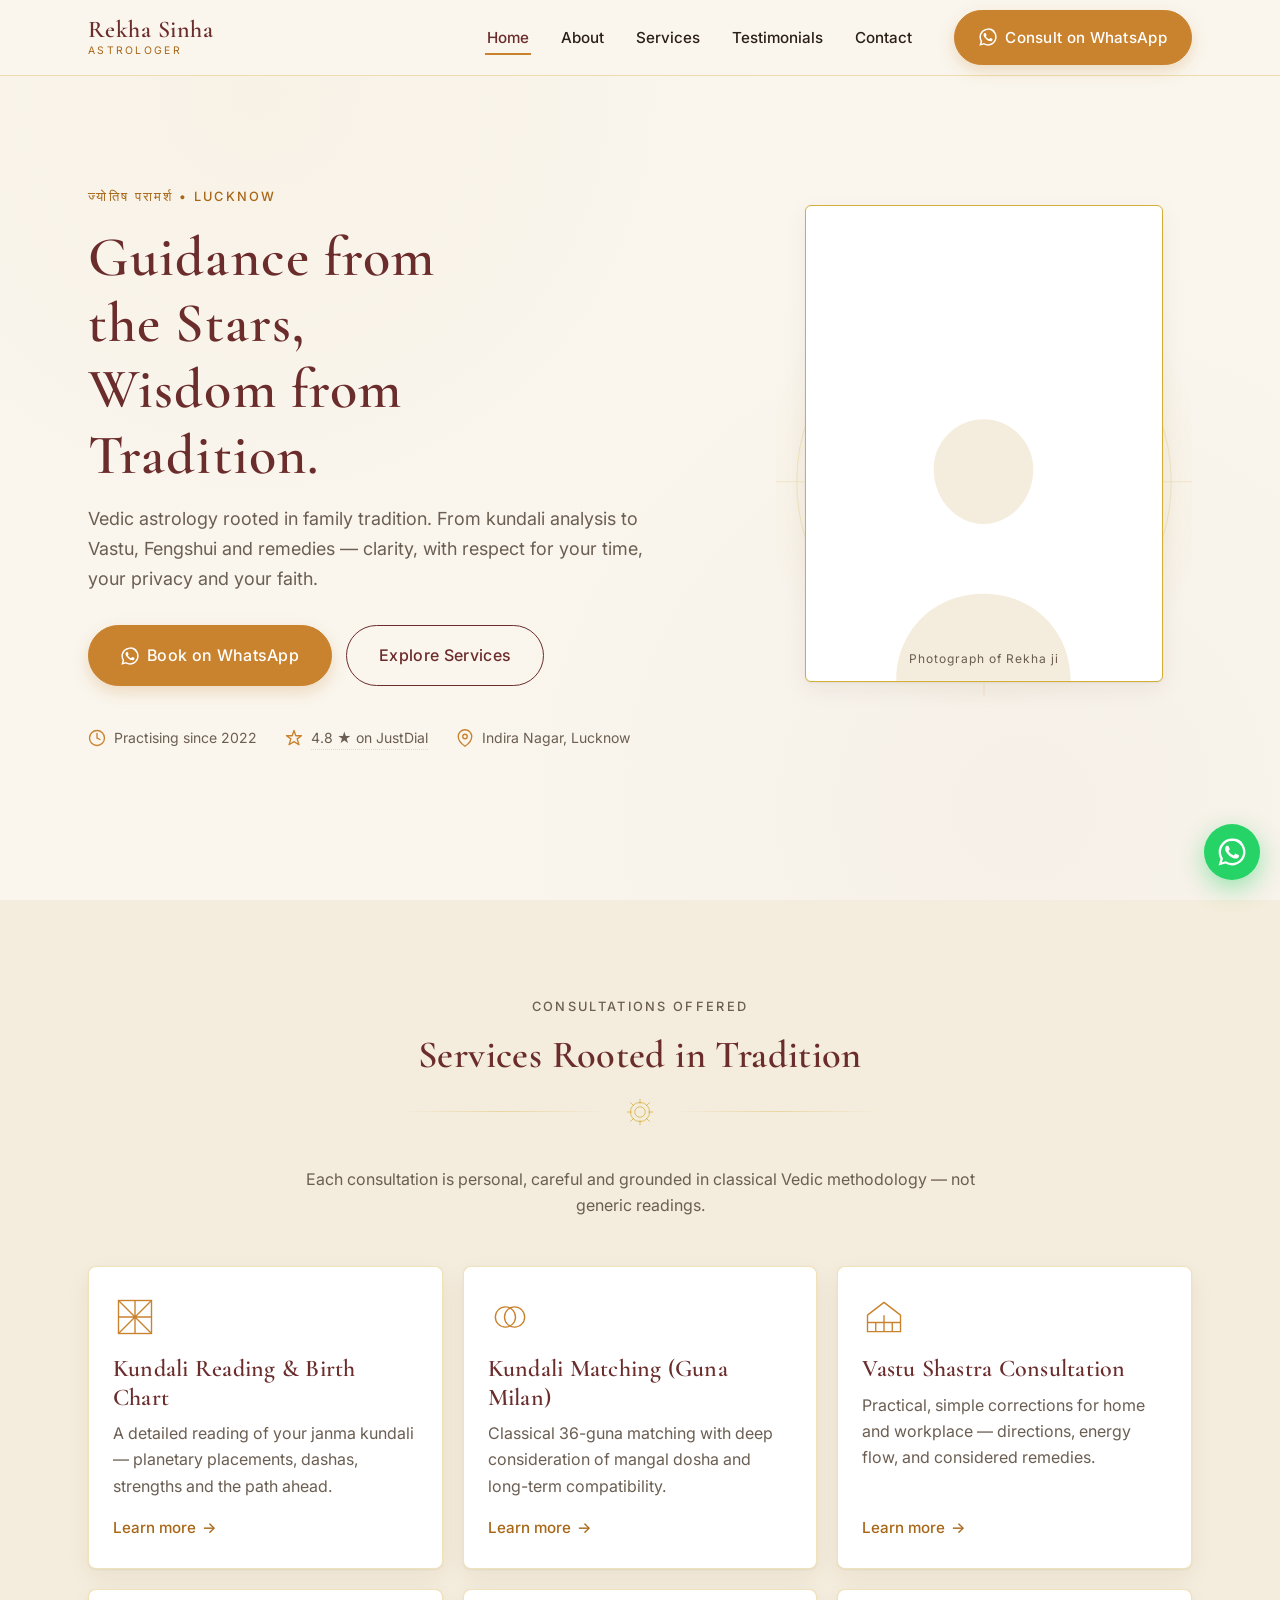
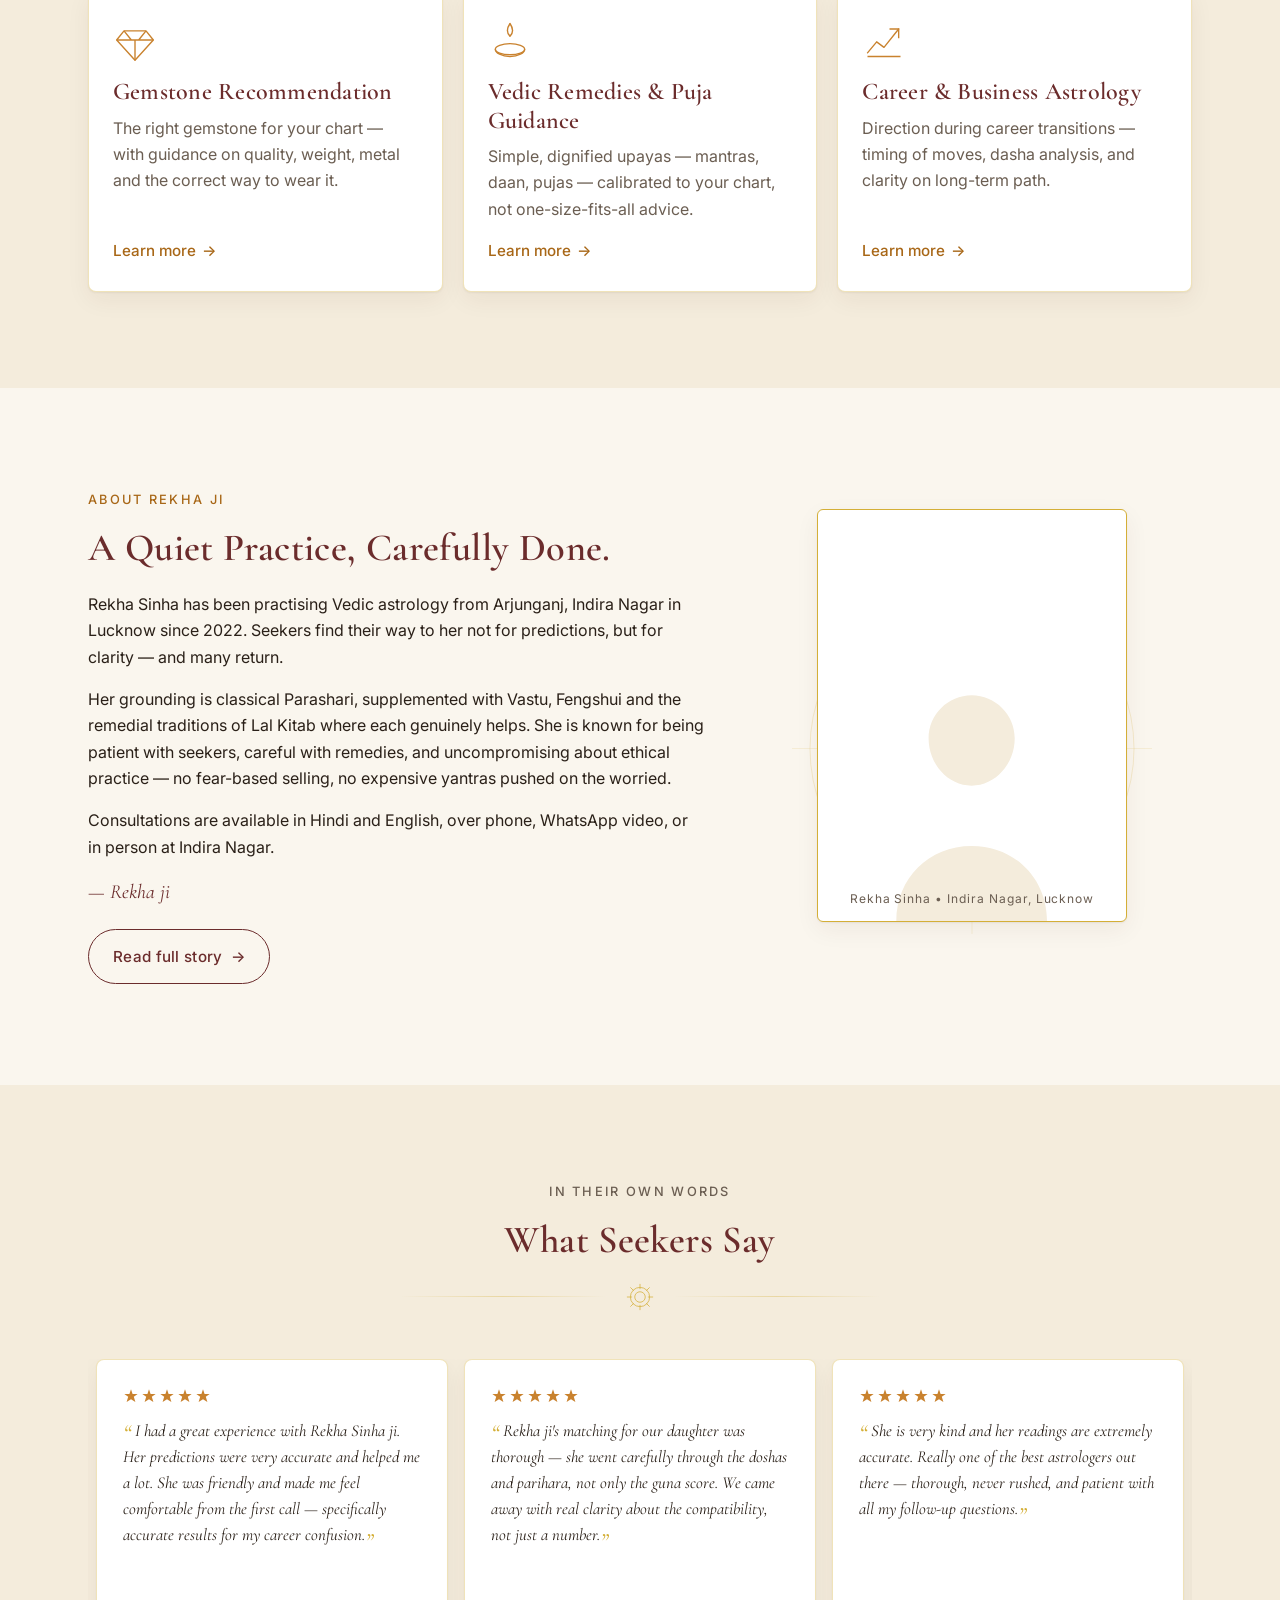
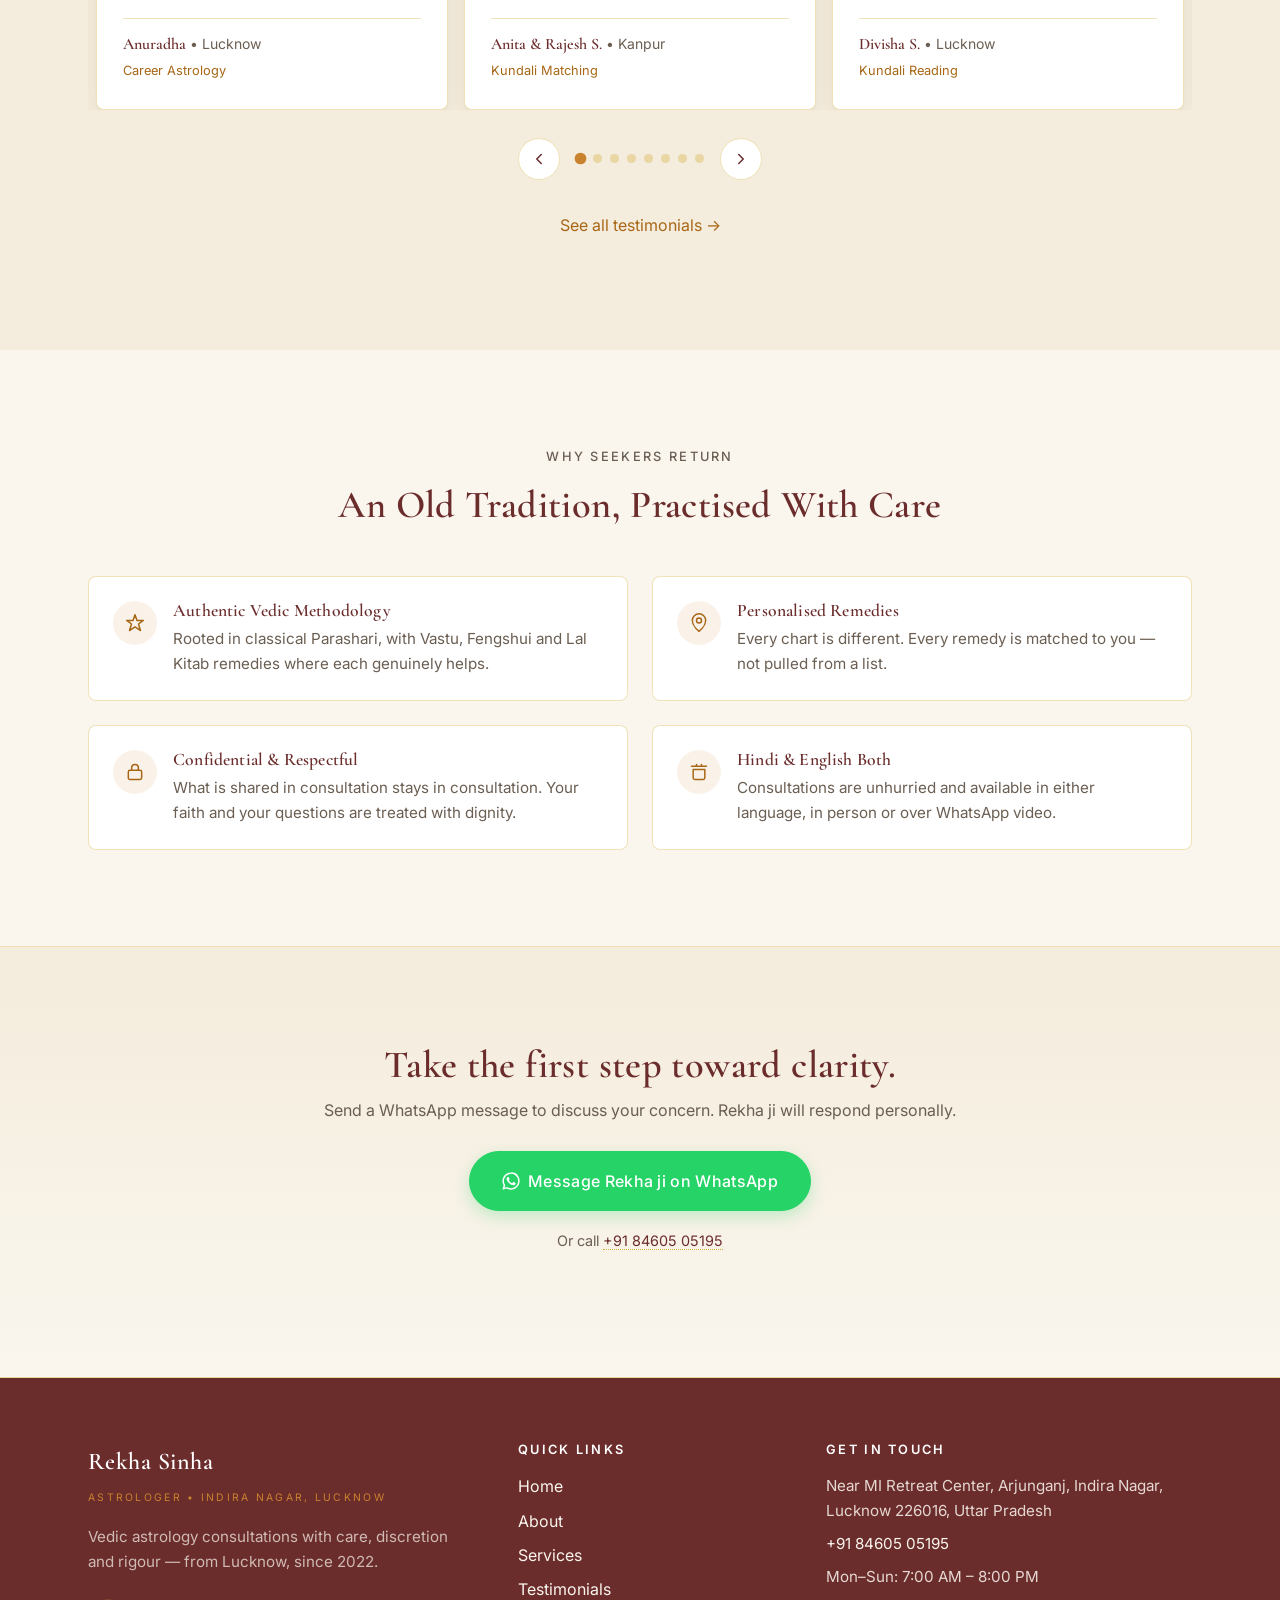
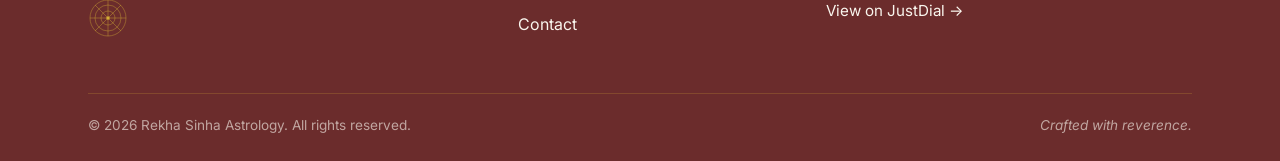
==== commit 0266f8ac: "Apply real JustDial data: rename to Rekha Sinha, reframe as a since-2022 practice - Config: real pho" ====
--- a/index.html
+++ b/index.html
@@ -3,8 +3,8 @@
 <head>
   <meta charset="UTF-8" />
   <meta name="viewport" content="width=device-width, initial-scale=1.0" />
-  <title>Rekha Singh • Vedic Astrologer in Indira Nagar, Lucknow</title>
-  <meta name="description" content="Authentic Vedic astrology by Rekha Singh — Kundali, marriage matching, Vastu, gemstone and remedies. 20+ years guiding seekers in Lucknow and across India." />
+  <title>Rekha Sinha • Vedic Astrologer in Indira Nagar, Lucknow</title>
+  <meta name="description" content="Vedic astrology by Rekha Sinha — Kundali, matching, Vastu, Fengshui, gemstone & remedies. From Indira Nagar, Lucknow since 2022. 4.8 ★ on JustDial." />
   <link rel="canonical" href="./index.html" />
 
   <meta name="geo.region" content="IN-UP" />
@@ -12,15 +12,15 @@
 
   <!-- Open Graph -->
   <meta property="og:type" content="website" />
-  <meta property="og:title" content="Rekha Singh • Vedic Astrologer in Lucknow" />
-  <meta property="og:description" content="Authentic Vedic astrology, Kundali analysis, Vastu, gemstone consultation. 20+ years in Indira Nagar, Lucknow." />
+  <meta property="og:title" content="Rekha Sinha • Vedic Astrologer in Lucknow" />
+  <meta property="og:description" content="Vedic astrology, Kundali analysis, Vastu, Fengshui & gemstone consultation. Since 2022, from Indira Nagar, Lucknow. 4.8 ★ on JustDial." />
   <meta property="og:image" content="assets/img/og-image.jpg" />
   <meta property="og:locale" content="en_IN" />
 
   <!-- Twitter -->
   <meta name="twitter:card" content="summary_large_image" />
-  <meta name="twitter:title" content="Rekha Singh • Vedic Astrologer in Lucknow" />
-  <meta name="twitter:description" content="Authentic Vedic astrology, Kundali analysis, Vastu, gemstone consultation. 20+ years in Indira Nagar, Lucknow." />
+  <meta name="twitter:title" content="Rekha Sinha • Vedic Astrologer in Lucknow" />
+  <meta name="twitter:description" content="Vedic astrology, Kundali analysis, Vastu, Fengshui & gemstone consultation. Since 2022, from Indira Nagar, Lucknow. 4.8 ★ on JustDial." />
   <meta name="twitter:image" content="assets/img/og-image.jpg" />
 
   <link rel="icon" href="data:image/svg+xml,%3Csvg xmlns='http://www.w3.org/2000/svg' viewBox='0 0 64 64'%3E%3Ccircle cx='32' cy='32' r='28' fill='%236B2C2C'/%3E%3Ctext x='32' y='42' text-anchor='middle' font-family='Georgia,serif' font-size='32' fill='%23D4AF37'%3ER%3C/text%3E%3C/svg%3E" />
@@ -34,23 +34,21 @@
 
   <!--
     JSON-LD structured data (LocalBusiness / ProfessionalService).
-    Once you have collected ~10+ verified reviews, add an aggregateRating block to the JSON below, e.g.:
-      "aggregateRating": { "@type": "AggregateRating", "ratingValue": "4.8", "reviewCount": "120" }
+    aggregateRating values mirror the JustDial listing (May 2026). Update as reviews grow.
   -->
   <script type="application/ld+json">
   {
     "@context": "https://schema.org",
     "@type": "ProfessionalService",
-    "name": "Rekha Singh Astrology",
+    "name": "Rekha Sinha Astrologer",
     "image": "assets/img/rekha-portrait.jpg",
-    "telephone": "+91-XXXXXXXXXX",
-    "email": "rekhasingh.astrologer@example.com",
+    "telephone": "+91-8460505195",
     "url": "./",
     "priceRange": "₹₹",
-    "description": "Authentic Vedic astrology consultations including Kundali reading, marriage matching, Vastu, gemstone and remedies — Indira Nagar, Lucknow.",
+    "description": "Vedic astrology consultations including Kundali reading, marriage matching, Vastu Shastra, Fengshui, gemstone and remedies — Indira Nagar, Lucknow.",
     "address": {
       "@type": "PostalAddress",
-      "streetAddress": "Indira Nagar",
+      "streetAddress": "Near MI Retreat Center, Arjunganj, Indira Nagar",
       "addressLocality": "Lucknow",
       "addressRegion": "Uttar Pradesh",
       "postalCode": "226016",
@@ -59,13 +57,20 @@
     "openingHoursSpecification": [{
       "@type": "OpeningHoursSpecification",
       "dayOfWeek": ["Monday","Tuesday","Wednesday","Thursday","Friday","Saturday","Sunday"],
-      "opens": "09:00",
+      "opens": "07:00",
       "closes": "20:00"
     }],
     "sameAs": [
       "https://www.justdial.com/Lucknow/Rekha-Sinha-Astrologer-Indira-Nagar-Lucknow/0522PX522-X522-260128145611-J7E9_BZDET"
     ],
-    "areaServed": { "@type": "City", "name": "Lucknow" }
+    "areaServed": { "@type": "City", "name": "Lucknow" },
+    "foundingDate": "2022",
+    "aggregateRating": {
+      "@type": "AggregateRating",
+      "ratingValue": "4.8",
+      "reviewCount": "18",
+      "bestRating": "5"
+    }
   }
 </script>
 </head>
@@ -76,8 +81,8 @@
 <!-- ================= HEADER ================= -->
 <header class="site-header">
   <div class="container header-inner">
-    <a href="index.html" class="brand" aria-label="Rekha Singh Astrology — Home">
-      <span class="brand-name">Rekha Singh</span>
+    <a href="index.html" class="brand" aria-label="Rekha Sinha Astrology — Home">
+      <span class="brand-name">Rekha Sinha</span>
       <span class="brand-sub">Astrologer</span>
     </a>
     <nav class="nav" aria-label="Primary">
@@ -103,7 +108,7 @@
 <div class="mobile-nav" data-mobile-nav aria-hidden="true">
   <div class="mobile-nav-top">
     <span class="brand">
-      <span class="brand-name">Rekha Singh</span>
+      <span class="brand-name">Rekha Sinha</span>
       <span class="brand-sub">Astrologer</span>
     </span>
     <button class="nav-toggle" data-nav-close aria-label="Close menu">
@@ -129,7 +134,7 @@
         <div class="reveal">
           <p class="eyebrow"><span class="devanagari">ज्योतिष परामर्श</span> • Lucknow</p>
           <h1>Guidance from the Stars,<br/>Wisdom from Tradition.</h1>
-          <p class="lead">Authentic Vedic astrology rooted in 20+ years of practice. From kundali analysis to vastu and remedies — clarity, with respect for your time, your privacy and your faith.</p>
+          <p class="lead">Vedic astrology rooted in family tradition. From kundali analysis to Vastu, Fengshui and remedies — clarity, with respect for your time, your privacy and your faith.</p>
           <div class="hero-ctas">
             <a href="#" class="btn btn-primary btn-lg" data-whatsapp>
               <svg aria-hidden="true" viewBox="0 0 24 24" fill="currentColor"><path d="M20.52 3.48A11.94 11.94 0 0 0 12.05.5C5.74.5.57 5.67.57 12c0 2.04.54 4.02 1.56 5.78L.5 23.5l5.86-1.56A11.5 11.5 0 0 0 12.05 23.5c6.31 0 11.48-5.17 11.48-11.5 0-3.07-1.2-5.96-3.01-8.02zM12.05 21.5a9.55 9.55 0 0 1-4.86-1.33l-.35-.2-3.48.92.93-3.39-.23-.36A9.5 9.5 0 1 1 21.55 12c0 5.24-4.27 9.5-9.5 9.5z"/><path d="M17.36 14.4c-.29-.14-1.72-.85-1.99-.95-.27-.1-.46-.14-.66.14-.2.29-.76.95-.93 1.14-.17.2-.34.21-.63.07-.29-.14-1.23-.45-2.34-1.43-.86-.77-1.45-1.71-1.62-2-.17-.29-.02-.45.13-.59.13-.13.29-.34.43-.51.14-.17.2-.29.29-.49.1-.2.05-.37-.03-.51-.07-.14-.66-1.59-.9-2.18-.24-.58-.48-.5-.66-.51l-.56-.01c-.2 0-.51.07-.78.37-.27.29-1.03 1-1.03 2.45s1.06 2.83 1.21 3.03c.14.2 2.07 3.16 5.02 4.43.7.3 1.25.48 1.68.62.71.23 1.35.2 1.86.12.57-.09 1.72-.7 1.97-1.39.24-.69.24-1.27.17-1.39-.07-.12-.27-.2-.56-.34z"/></svg>
@@ -139,16 +144,16 @@
           </div>
           <div class="trust-row">
             <span class="trust-item">
-              <svg aria-hidden="true" viewBox="0 0 24 24" fill="none" stroke="currentColor" stroke-width="1.8"><path d="M12 2l2.39 6.96H22l-5.81 4.22L18.58 21 12 16.78 5.42 21l2.39-7.82L2 8.96h7.61L12 2z" stroke-linejoin="round"/></svg>
-              <span>20+ Years Experience</span>
+              <svg aria-hidden="true" viewBox="0 0 24 24" fill="none" stroke="currentColor" stroke-width="1.8"><circle cx="12" cy="12" r="10"/><path d="M12 6v6l4 2" stroke-linecap="round"/></svg>
+              <span>Practising since 2022</span>
             </span>
             <span class="trust-item">
-              <svg aria-hidden="true" viewBox="0 0 24 24" fill="none" stroke="currentColor" stroke-width="1.8"><path d="M17 11a5 5 0 1 0-10 0M2 20v-1a5 5 0 0 1 5-5h10a5 5 0 0 1 5 5v1" stroke-linecap="round"/></svg>
-              <span>5,000+ Consultations</span>
+              <svg aria-hidden="true" viewBox="0 0 24 24" fill="none" stroke="currentColor" stroke-width="1.8"><path d="M12 2l2.39 6.96H22l-5.81 4.22L18.58 21 12 16.78 5.42 21l2.39-7.82L2 8.96h7.61L12 2z" stroke-linejoin="round"/></svg>
+              <a href="#" data-config-href="justdial" target="_blank" rel="noopener">4.8 ★ on JustDial</a>
             </span>
             <span class="trust-item">
-              <svg aria-hidden="true" viewBox="0 0 24 24" fill="none" stroke="currentColor" stroke-width="1.8"><path d="M9 12l2 2 4-4M12 22a10 10 0 1 1 0-20 10 10 0 0 1 0 20z" stroke-linecap="round" stroke-linejoin="round"/></svg>
-              <a href="#" data-config-href="justdial" target="_blank" rel="noopener">Verified on JustDial</a>
+              <svg aria-hidden="true" viewBox="0 0 24 24" fill="none" stroke="currentColor" stroke-width="1.8"><path d="M21 10c0 7-9 13-9 13s-9-6-9-13a9 9 0 1 1 18 0z"/><circle cx="12" cy="10" r="3"/></svg>
+              <span>Indira Nagar, Lucknow</span>
             </span>
           </div>
         </div>
@@ -270,10 +275,10 @@
       <div class="about-strip">
         <div class="reveal">
           <p class="eyebrow">About Rekha ji</p>
-          <h2>A Quiet Practice. Two Decades of Listening.</h2>
-          <p>Rekha Singh has been practising Vedic astrology from her home in Indira Nagar, Lucknow, for over twenty years. Families from across Uttar Pradesh — and increasingly from Delhi, Mumbai and abroad — return to her not for predictions, but for clarity.</p>
-          <p>Her approach is rooted in classical Parashari astrology, supplemented with Lal Kitab and KP methods where appropriate. She is known for being patient with seekers, careful with remedies, and uncompromising about ethical practice — no fear-based selling, no expensive yantras pushed on the worried.</p>
-          <p>Consultations are available in Hindi and English, in person at Indira Nagar or over WhatsApp video for those at a distance.</p>
+          <h2>A Quiet Practice, Carefully Done.</h2>
+          <p>Rekha Sinha has been practising Vedic astrology from Arjunganj, Indira Nagar in Lucknow since 2022. Seekers find their way to her not for predictions, but for clarity — and many return.</p>
+          <p>Her grounding is classical Parashari, supplemented with Vastu, Fengshui and the remedial traditions of Lal Kitab where each genuinely helps. She is known for being patient with seekers, careful with remedies, and uncompromising about ethical practice — no fear-based selling, no expensive yantras pushed on the worried.</p>
+          <p>Consultations are available in Hindi and English, over phone, WhatsApp video, or in person at Indira Nagar.</p>
           <p class="signature">— Rekha ji</p>
           <a href="about.html" class="btn btn-ghost">Read full story <span aria-hidden="true">→</span></a>
         </div>
@@ -295,7 +300,7 @@
               <svg class="silhouette" viewBox="0 0 200 240" fill="currentColor" xmlns="http://www.w3.org/2000/svg">
                 <path d="M100 30c-22 0-40 18-40 40 0 24 18 44 40 44s40-20 40-44c0-22-18-40-40-40zM30 240c0-40 30-70 70-70s70 30 70 70H30z"/>
               </svg>
-              <span class="portrait-caption">Rekha Singh • Indira Nagar, Lucknow</span>
+              <span class="portrait-caption">Rekha Sinha • Indira Nagar, Lucknow</span>
             </div>
           </div>
         </div>
@@ -326,19 +331,19 @@
                 <svg viewBox="0 0 24 24" fill="currentColor" aria-hidden="true"><path d="M12 2l2.39 6.96H22l-5.81 4.22L18.58 21 12 16.78 5.42 21l2.39-7.82L2 8.96h7.61L12 2z"/></svg>
                 <svg viewBox="0 0 24 24" fill="currentColor" aria-hidden="true"><path d="M12 2l2.39 6.96H22l-5.81 4.22L18.58 21 12 16.78 5.42 21l2.39-7.82L2 8.96h7.61L12 2z"/></svg>
               </div>
-              <p class="quote">I had been confused about my career direction for almost two years. Rekha ji studied my kundali patiently and explained which planetary period I was passing through. The remedies she suggested were simple and practical. Three months later I received a job offer that genuinely suits me.</p>
-              <div class="attrib"><strong>Priya M.</strong> • Lucknow<span class="service-tag">Career Astrology</span></div>
-            </div></div>
-
-            <div class="testimonial-card"><div class="testimonial-card-inner">
-              <div class="stars" aria-label="5 out of 5 stars">
-                <svg viewBox="0 0 24 24" fill="currentColor" aria-hidden="true"><path d="M12 2l2.39 6.96H22l-5.81 4.22L18.58 21 12 16.78 5.42 21l2.39-7.82L2 8.96h7.61L12 2z"/></svg>
-                <svg viewBox="0 0 24 24" fill="currentColor" aria-hidden="true"><path d="M12 2l2.39 6.96H22l-5.81 4.22L18.58 21 12 16.78 5.42 21l2.39-7.82L2 8.96h7.61L12 2z"/></svg>
-                <svg viewBox="0 0 24 24" fill="currentColor" aria-hidden="true"><path d="M12 2l2.39 6.96H22l-5.81 4.22L18.58 21 12 16.78 5.42 21l2.39-7.82L2 8.96h7.61L12 2z"/></svg>
-                <svg viewBox="0 0 24 24" fill="currentColor" aria-hidden="true"><path d="M12 2l2.39 6.96H22l-5.81 4.22L18.58 21 12 16.78 5.42 21l2.39-7.82L2 8.96h7.61L12 2z"/></svg>
-                <svg viewBox="0 0 24 24" fill="currentColor" aria-hidden="true"><path d="M12 2l2.39 6.96H22l-5.81 4.22L18.58 21 12 16.78 5.42 21l2.39-7.82L2 8.96h7.61L12 2z"/></svg>
-              </div>
-              <p class="quote">We had been searching for a match for my daughter for almost a year with no luck. Rekha ji's matching was thorough, she even discussed the dosha-parihara properly. Within six months we found a wonderful family. The wedding is in November.</p>
+              <p class="quote">I had a great experience with Rekha Sinha ji. Her predictions were very accurate and helped me a lot. She was friendly and made me feel comfortable from the first call — specifically accurate results for my career confusion.</p>
+              <div class="attrib"><strong>Anuradha</strong> • Lucknow<span class="service-tag">Career Astrology</span></div>
+            </div></div>
+
+            <div class="testimonial-card"><div class="testimonial-card-inner">
+              <div class="stars" aria-label="5 out of 5 stars">
+                <svg viewBox="0 0 24 24" fill="currentColor" aria-hidden="true"><path d="M12 2l2.39 6.96H22l-5.81 4.22L18.58 21 12 16.78 5.42 21l2.39-7.82L2 8.96h7.61L12 2z"/></svg>
+                <svg viewBox="0 0 24 24" fill="currentColor" aria-hidden="true"><path d="M12 2l2.39 6.96H22l-5.81 4.22L18.58 21 12 16.78 5.42 21l2.39-7.82L2 8.96h7.61L12 2z"/></svg>
+                <svg viewBox="0 0 24 24" fill="currentColor" aria-hidden="true"><path d="M12 2l2.39 6.96H22l-5.81 4.22L18.58 21 12 16.78 5.42 21l2.39-7.82L2 8.96h7.61L12 2z"/></svg>
+                <svg viewBox="0 0 24 24" fill="currentColor" aria-hidden="true"><path d="M12 2l2.39 6.96H22l-5.81 4.22L18.58 21 12 16.78 5.42 21l2.39-7.82L2 8.96h7.61L12 2z"/></svg>
+                <svg viewBox="0 0 24 24" fill="currentColor" aria-hidden="true"><path d="M12 2l2.39 6.96H22l-5.81 4.22L18.58 21 12 16.78 5.42 21l2.39-7.82L2 8.96h7.61L12 2z"/></svg>
+              </div>
+              <p class="quote">Rekha ji's matching for our daughter was thorough — she went carefully through the doshas and parihara, not only the guna score. We came away with real clarity about the compatibility, not just a number.</p>
               <div class="attrib"><strong>Anita & Rajesh S.</strong> • Kanpur<span class="service-tag">Kundali Matching</span></div>
             </div></div>
 
@@ -350,19 +355,19 @@
                 <svg viewBox="0 0 24 24" fill="currentColor" aria-hidden="true"><path d="M12 2l2.39 6.96H22l-5.81 4.22L18.58 21 12 16.78 5.42 21l2.39-7.82L2 8.96h7.61L12 2z"/></svg>
                 <svg viewBox="0 0 24 24" fill="currentColor" aria-hidden="true"><path d="M12 2l2.39 6.96H22l-5.81 4.22L18.58 21 12 16.78 5.42 21l2.39-7.82L2 8.96h7.61L12 2z"/></svg>
               </div>
-              <p class="quote">After shifting to our new flat, the family felt unusually restless. Rekha ji visited and suggested small, low-cost vastu changes — nothing dramatic. The shift in mood at home was real. We are grateful for her grounded advice.</p>
-              <div class="attrib"><strong>Sunita G.</strong> • Lucknow<span class="service-tag">Vastu Consultation</span></div>
-            </div></div>
-
-            <div class="testimonial-card"><div class="testimonial-card-inner">
-              <div class="stars" aria-label="5 out of 5 stars">
-                <svg viewBox="0 0 24 24" fill="currentColor" aria-hidden="true"><path d="M12 2l2.39 6.96H22l-5.81 4.22L18.58 21 12 16.78 5.42 21l2.39-7.82L2 8.96h7.61L12 2z"/></svg>
-                <svg viewBox="0 0 24 24" fill="currentColor" aria-hidden="true"><path d="M12 2l2.39 6.96H22l-5.81 4.22L18.58 21 12 16.78 5.42 21l2.39-7.82L2 8.96h7.61L12 2z"/></svg>
-                <svg viewBox="0 0 24 24" fill="currentColor" aria-hidden="true"><path d="M12 2l2.39 6.96H22l-5.81 4.22L18.58 21 12 16.78 5.42 21l2.39-7.82L2 8.96h7.61L12 2z"/></svg>
-                <svg viewBox="0 0 24 24" fill="currentColor" aria-hidden="true"><path d="M12 2l2.39 6.96H22l-5.81 4.22L18.58 21 12 16.78 5.42 21l2.39-7.82L2 8.96h7.61L12 2z"/></svg>
-                <svg viewBox="0 0 24 24" fill="currentColor" aria-hidden="true"><path d="M12 2l2.39 6.96H22l-5.81 4.22L18.58 21 12 16.78 5.42 21l2.39-7.82L2 8.96h7.61L12 2z"/></svg>
-              </div>
-              <p class="quote">I consulted Rekha ji from Mumbai over WhatsApp video. She was very thorough about my chart and even told me to wait three months before wearing the gemstone. That kind of honesty is rare. The yellow sapphire she suggested has truly suited me.</p>
+              <p class="quote">She is very kind and her readings are extremely accurate. Really one of the best astrologers out there — thorough, never rushed, and patient with all my follow-up questions.</p>
+              <div class="attrib"><strong>Divisha S.</strong> • Lucknow<span class="service-tag">Kundali Reading</span></div>
+            </div></div>
+
+            <div class="testimonial-card"><div class="testimonial-card-inner">
+              <div class="stars" aria-label="5 out of 5 stars">
+                <svg viewBox="0 0 24 24" fill="currentColor" aria-hidden="true"><path d="M12 2l2.39 6.96H22l-5.81 4.22L18.58 21 12 16.78 5.42 21l2.39-7.82L2 8.96h7.61L12 2z"/></svg>
+                <svg viewBox="0 0 24 24" fill="currentColor" aria-hidden="true"><path d="M12 2l2.39 6.96H22l-5.81 4.22L18.58 21 12 16.78 5.42 21l2.39-7.82L2 8.96h7.61L12 2z"/></svg>
+                <svg viewBox="0 0 24 24" fill="currentColor" aria-hidden="true"><path d="M12 2l2.39 6.96H22l-5.81 4.22L18.58 21 12 16.78 5.42 21l2.39-7.82L2 8.96h7.61L12 2z"/></svg>
+                <svg viewBox="0 0 24 24" fill="currentColor" aria-hidden="true"><path d="M12 2l2.39 6.96H22l-5.81 4.22L18.58 21 12 16.78 5.42 21l2.39-7.82L2 8.96h7.61L12 2z"/></svg>
+                <svg viewBox="0 0 24 24" fill="currentColor" aria-hidden="true"><path d="M12 2l2.39 6.96H22l-5.81 4.22L18.58 21 12 16.78 5.42 21l2.39-7.82L2 8.96h7.61L12 2z"/></svg>
+              </div>
+              <p class="quote">I consulted Rekha ji from Mumbai over WhatsApp video. She was thorough about my chart and asked me to wait before wearing the gemstone she suggested. That kind of honesty is rare, and worth the wait.</p>
               <div class="attrib"><strong>Vikram T.</strong> • Mumbai<span class="service-tag">Gemstone Recommendation</span></div>
             </div></div>
 
@@ -374,19 +379,19 @@
                 <svg viewBox="0 0 24 24" fill="currentColor" aria-hidden="true"><path d="M12 2l2.39 6.96H22l-5.81 4.22L18.58 21 12 16.78 5.42 21l2.39-7.82L2 8.96h7.61L12 2z"/></svg>
                 <svg viewBox="0 0 24 24" fill="currentColor" aria-hidden="true"><path d="M12 2l2.39 6.96H22l-5.81 4.22L18.58 21 12 16.78 5.42 21l2.39-7.82L2 8.96h7.61L12 2z"/></svg>
               </div>
-              <p class="quote">Rekha ji explained my horoscope without using fear. Many astrologers I had visited earlier kept warning me about doshas to sell expensive remedies. Her remedies were affordable and rooted in tradition. My family has been consulting her for the last six years now.</p>
-              <div class="attrib"><strong>Manish K.</strong> • Lucknow<span class="service-tag">Kundali Reading</span></div>
-            </div></div>
-
-            <div class="testimonial-card"><div class="testimonial-card-inner">
-              <div class="stars" aria-label="5 out of 5 stars">
-                <svg viewBox="0 0 24 24" fill="currentColor" aria-hidden="true"><path d="M12 2l2.39 6.96H22l-5.81 4.22L18.58 21 12 16.78 5.42 21l2.39-7.82L2 8.96h7.61L12 2z"/></svg>
-                <svg viewBox="0 0 24 24" fill="currentColor" aria-hidden="true"><path d="M12 2l2.39 6.96H22l-5.81 4.22L18.58 21 12 16.78 5.42 21l2.39-7.82L2 8.96h7.61L12 2z"/></svg>
-                <svg viewBox="0 0 24 24" fill="currentColor" aria-hidden="true"><path d="M12 2l2.39 6.96H22l-5.81 4.22L18.58 21 12 16.78 5.42 21l2.39-7.82L2 8.96h7.61L12 2z"/></svg>
-                <svg viewBox="0 0 24 24" fill="currentColor" aria-hidden="true"><path d="M12 2l2.39 6.96H22l-5.81 4.22L18.58 21 12 16.78 5.42 21l2.39-7.82L2 8.96h7.61L12 2z"/></svg>
-                <svg viewBox="0 0 24 24" fill="currentColor" aria-hidden="true"><path d="M12 2l2.39 6.96H22l-5.81 4.22L18.58 21 12 16.78 5.42 21l2.39-7.82L2 8.96h7.61L12 2z"/></svg>
-              </div>
-              <p class="quote">My business was going through a difficult phase. Rekha ji studied my chart along with my business muhurta and gave very specific guidance on timing. She also did a small puja recommendation. Things have steadily improved since.</p>
+              <p class="quote">Rekha ji is truly a gem in the realm of astrology. Her readings are insightful and resonate deeply. Her ability to connect with seekers and offer guidance on personal matters is remarkable.</p>
+              <div class="attrib"><strong>Beena V.</strong> • Lucknow<span class="service-tag">Personal Guidance</span></div>
+            </div></div>
+
+            <div class="testimonial-card"><div class="testimonial-card-inner">
+              <div class="stars" aria-label="5 out of 5 stars">
+                <svg viewBox="0 0 24 24" fill="currentColor" aria-hidden="true"><path d="M12 2l2.39 6.96H22l-5.81 4.22L18.58 21 12 16.78 5.42 21l2.39-7.82L2 8.96h7.61L12 2z"/></svg>
+                <svg viewBox="0 0 24 24" fill="currentColor" aria-hidden="true"><path d="M12 2l2.39 6.96H22l-5.81 4.22L18.58 21 12 16.78 5.42 21l2.39-7.82L2 8.96h7.61L12 2z"/></svg>
+                <svg viewBox="0 0 24 24" fill="currentColor" aria-hidden="true"><path d="M12 2l2.39 6.96H22l-5.81 4.22L18.58 21 12 16.78 5.42 21l2.39-7.82L2 8.96h7.61L12 2z"/></svg>
+                <svg viewBox="0 0 24 24" fill="currentColor" aria-hidden="true"><path d="M12 2l2.39 6.96H22l-5.81 4.22L18.58 21 12 16.78 5.42 21l2.39-7.82L2 8.96h7.61L12 2z"/></svg>
+                <svg viewBox="0 0 24 24" fill="currentColor" aria-hidden="true"><path d="M12 2l2.39 6.96H22l-5.81 4.22L18.58 21 12 16.78 5.42 21l2.39-7.82L2 8.96h7.61L12 2z"/></svg>
+              </div>
+              <p class="quote">My business was going through a difficult phase. Rekha ji studied my chart along with my business muhurta and gave specific guidance on timing. She also suggested a small puja — the clarity helped me act with less anxiety.</p>
               <div class="attrib"><strong>Ashok B.</strong> • Varanasi<span class="service-tag">Business Astrology</span></div>
             </div></div>
 
@@ -398,19 +403,19 @@
                 <svg viewBox="0 0 24 24" fill="currentColor" aria-hidden="true"><path d="M12 2l2.39 6.96H22l-5.81 4.22L18.58 21 12 16.78 5.42 21l2.39-7.82L2 8.96h7.61L12 2z"/></svg>
                 <svg viewBox="0 0 24 24" fill="currentColor" aria-hidden="true"><path d="M12 2l2.39 6.96H22l-5.81 4.22L18.58 21 12 16.78 5.42 21l2.39-7.82L2 8.96h7.61L12 2z"/></svg>
               </div>
-              <p class="quote">I was sceptical at first. But Rekha ji took time to listen before saying a single thing. The clarity she offered was practical, not vague predictions. I now consult her once a year, before any major decision.</p>
-              <div class="attrib"><strong>Neelam R.</strong> • Delhi<span class="service-tag">Annual Consultation</span></div>
-            </div></div>
-
-            <div class="testimonial-card"><div class="testimonial-card-inner">
-              <div class="stars" aria-label="5 out of 5 stars">
-                <svg viewBox="0 0 24 24" fill="currentColor" aria-hidden="true"><path d="M12 2l2.39 6.96H22l-5.81 4.22L18.58 21 12 16.78 5.42 21l2.39-7.82L2 8.96h7.61L12 2z"/></svg>
-                <svg viewBox="0 0 24 24" fill="currentColor" aria-hidden="true"><path d="M12 2l2.39 6.96H22l-5.81 4.22L18.58 21 12 16.78 5.42 21l2.39-7.82L2 8.96h7.61L12 2z"/></svg>
-                <svg viewBox="0 0 24 24" fill="currentColor" aria-hidden="true"><path d="M12 2l2.39 6.96H22l-5.81 4.22L18.58 21 12 16.78 5.42 21l2.39-7.82L2 8.96h7.61L12 2z"/></svg>
-                <svg viewBox="0 0 24 24" fill="currentColor" aria-hidden="true"><path d="M12 2l2.39 6.96H22l-5.81 4.22L18.58 21 12 16.78 5.42 21l2.39-7.82L2 8.96h7.61L12 2z"/></svg>
-                <svg viewBox="0 0 24 24" fill="currentColor" aria-hidden="true"><path d="M12 2l2.39 6.96H22l-5.81 4.22L18.58 21 12 16.78 5.42 21l2.39-7.82L2 8.96h7.61L12 2z"/></svg>
-              </div>
-              <p class="quote">We were preparing for our son's mundan and griha pravesh. Rekha ji helped us choose proper muhurat timings and guided the small puja. She was patient with our many questions over WhatsApp. Felt like talking to an experienced elder of the family.</p>
+              <p class="quote">She has deep knowledge of astrology and numerology, and her friendly nature makes you feel comfortable. I was very satisfied with the solutions she offered — she also used Vastu and other techniques where they applied to my situation.</p>
+              <div class="attrib"><strong>Vandana S.</strong> • Lucknow<span class="service-tag">Astrology • Numerology • Vastu</span></div>
+            </div></div>
+
+            <div class="testimonial-card"><div class="testimonial-card-inner">
+              <div class="stars" aria-label="5 out of 5 stars">
+                <svg viewBox="0 0 24 24" fill="currentColor" aria-hidden="true"><path d="M12 2l2.39 6.96H22l-5.81 4.22L18.58 21 12 16.78 5.42 21l2.39-7.82L2 8.96h7.61L12 2z"/></svg>
+                <svg viewBox="0 0 24 24" fill="currentColor" aria-hidden="true"><path d="M12 2l2.39 6.96H22l-5.81 4.22L18.58 21 12 16.78 5.42 21l2.39-7.82L2 8.96h7.61L12 2z"/></svg>
+                <svg viewBox="0 0 24 24" fill="currentColor" aria-hidden="true"><path d="M12 2l2.39 6.96H22l-5.81 4.22L18.58 21 12 16.78 5.42 21l2.39-7.82L2 8.96h7.61L12 2z"/></svg>
+                <svg viewBox="0 0 24 24" fill="currentColor" aria-hidden="true"><path d="M12 2l2.39 6.96H22l-5.81 4.22L18.58 21 12 16.78 5.42 21l2.39-7.82L2 8.96h7.61L12 2z"/></svg>
+                <svg viewBox="0 0 24 24" fill="currentColor" aria-hidden="true"><path d="M12 2l2.39 6.96H22l-5.81 4.22L18.58 21 12 16.78 5.42 21l2.39-7.82L2 8.96h7.61L12 2z"/></svg>
+              </div>
+              <p class="quote">We were preparing for our son's mundan and griha pravesh. Rekha ji helped us choose the proper muhurat and guided the small puja. She was patient with our many questions over WhatsApp.</p>
               <div class="attrib"><strong>Deepak & Shalini V.</strong> • Prayagraj<span class="service-tag">Muhurat & Puja Guidance</span></div>
             </div></div>
 
@@ -422,20 +427,20 @@
                 <svg viewBox="0 0 24 24" fill="currentColor" aria-hidden="true"><path d="M12 2l2.39 6.96H22l-5.81 4.22L18.58 21 12 16.78 5.42 21l2.39-7.82L2 8.96h7.61L12 2z"/></svg>
                 <svg viewBox="0 0 24 24" fill="currentColor" aria-hidden="true"><path d="M12 2l2.39 6.96H22l-5.81 4.22L18.58 21 12 16.78 5.42 21l2.39-7.82L2 8.96h7.61L12 2z"/></svg>
               </div>
-              <p class="quote">Rekha ji's reading of my chart was unusually detailed — she even noticed a yoga that another astrologer had missed. The explanation was in plain Hindi, no jargon. I came away with a clearer sense of my own pattern of choices.</p>
-              <div class="attrib"><strong>Aakash D.</strong> • Gorakhpur<span class="service-tag">Birth Chart Analysis</span></div>
-            </div></div>
-
-            <div class="testimonial-card"><div class="testimonial-card-inner">
-              <div class="stars" aria-label="5 out of 5 stars">
-                <svg viewBox="0 0 24 24" fill="currentColor" aria-hidden="true"><path d="M12 2l2.39 6.96H22l-5.81 4.22L18.58 21 12 16.78 5.42 21l2.39-7.82L2 8.96h7.61L12 2z"/></svg>
-                <svg viewBox="0 0 24 24" fill="currentColor" aria-hidden="true"><path d="M12 2l2.39 6.96H22l-5.81 4.22L18.58 21 12 16.78 5.42 21l2.39-7.82L2 8.96h7.61L12 2z"/></svg>
-                <svg viewBox="0 0 24 24" fill="currentColor" aria-hidden="true"><path d="M12 2l2.39 6.96H22l-5.81 4.22L18.58 21 12 16.78 5.42 21l2.39-7.82L2 8.96h7.61L12 2z"/></svg>
-                <svg viewBox="0 0 24 24" fill="currentColor" aria-hidden="true"><path d="M12 2l2.39 6.96H22l-5.81 4.22L18.58 21 12 16.78 5.42 21l2.39-7.82L2 8.96h7.61L12 2z"/></svg>
-                <svg viewBox="0 0 24 24" fill="currentColor" aria-hidden="true"><path d="M12 2l2.39 6.96H22l-5.81 4.22L18.58 21 12 16.78 5.42 21l2.39-7.82L2 8.96h7.61L12 2z"/></svg>
-              </div>
-              <p class="quote">My mother used to visit Rekha ji. Now I do too. There is a calmness in her room that you only see in old practitioners. She never rushes a consultation. For us, she has become a steady presence in difficult times.</p>
-              <div class="attrib"><strong>Ritika S.</strong> • Lucknow<span class="service-tag">Family Consultations</span></div>
+              <p class="quote">Very friendly, gave detailed explanations in plain language. Empathy was key. I was looking for direction on a department change at work — she gave me a clear tentative timeline for when the issue would resolve. It happened almost exactly so, after wearing the Ashtdhatu ring she suggested.</p>
+              <div class="attrib"><strong>Ashish</strong> • Lucknow<span class="service-tag">Career & Remedies</span></div>
+            </div></div>
+
+            <div class="testimonial-card"><div class="testimonial-card-inner">
+              <div class="stars" aria-label="5 out of 5 stars">
+                <svg viewBox="0 0 24 24" fill="currentColor" aria-hidden="true"><path d="M12 2l2.39 6.96H22l-5.81 4.22L18.58 21 12 16.78 5.42 21l2.39-7.82L2 8.96h7.61L12 2z"/></svg>
+                <svg viewBox="0 0 24 24" fill="currentColor" aria-hidden="true"><path d="M12 2l2.39 6.96H22l-5.81 4.22L18.58 21 12 16.78 5.42 21l2.39-7.82L2 8.96h7.61L12 2z"/></svg>
+                <svg viewBox="0 0 24 24" fill="currentColor" aria-hidden="true"><path d="M12 2l2.39 6.96H22l-5.81 4.22L18.58 21 12 16.78 5.42 21l2.39-7.82L2 8.96h7.61L12 2z"/></svg>
+                <svg viewBox="0 0 24 24" fill="currentColor" aria-hidden="true"><path d="M12 2l2.39 6.96H22l-5.81 4.22L18.58 21 12 16.78 5.42 21l2.39-7.82L2 8.96h7.61L12 2z"/></svg>
+                <svg viewBox="0 0 24 24" fill="currentColor" aria-hidden="true"><path d="M12 2l2.39 6.96H22l-5.81 4.22L18.58 21 12 16.78 5.42 21l2.39-7.82L2 8.96h7.61L12 2z"/></svg>
+              </div>
+              <p class="quote">Rekha ji is truly helpful. She was available whenever I had questions and assisted me patiently and kindly. Her guidance gave me a lot of clarity and comfort during a difficult stretch.</p>
+              <div class="attrib"><strong>Rizvi</strong> • Lucknow<span class="service-tag">Ongoing Guidance</span></div>
             </div></div>
 
           </div>
@@ -465,7 +470,7 @@
       <div class="why-list">
         <div class="why-item reveal">
           <span class="icon-circle"><svg viewBox="0 0 24 24" fill="none" stroke="currentColor" stroke-width="1.8" aria-hidden="true"><path d="M12 2l2.39 6.96H22l-5.81 4.22L18.58 21 12 16.78 5.42 21l2.39-7.82L2 8.96h7.61L12 2z" stroke-linejoin="round"/></svg></span>
-          <div><h4>Authentic Vedic Methodology</h4><p>Rooted in classical Parashari, Lal Kitab and KP — no shortcuts, no algorithmic readings.</p></div>
+          <div><h4>Authentic Vedic Methodology</h4><p>Rooted in classical Parashari, with Vastu, Fengshui and Lal Kitab remedies where each genuinely helps.</p></div>
         </div>
         <div class="why-item reveal">
           <span class="icon-circle"><svg viewBox="0 0 24 24" fill="none" stroke="currentColor" stroke-width="1.8" aria-hidden="true"><path d="M12 22s8-6 8-13a8 8 0 0 0-16 0c0 7 8 13 8 13z" stroke-linejoin="round"/><circle cx="12" cy="9" r="3"/></svg></span>
@@ -503,9 +508,9 @@
   <div class="container">
     <div class="footer-grid">
       <div class="footer-brand">
-        <span class="brand-name">Rekha Singh</span><br/>
+        <span class="brand-name">Rekha Sinha</span><br/>
         <span class="brand-sub">Astrologer • Indira Nagar, Lucknow</span>
-        <p>Vedic astrology consultations with care, discretion and rigour — for over twenty years.</p>
+        <p>Vedic astrology consultations with care, discretion and rigour — from Lucknow, since 2022.</p>
         <div class="footer-mark" aria-hidden="true">
           <svg viewBox="0 0 80 80" fill="none" stroke="currentColor" stroke-width="0.8">
             <circle cx="40" cy="40" r="14"/>
@@ -536,7 +541,7 @@
       </div>
     </div>
     <div class="footer-bottom">
-      <span>© <span data-year>2026</span> Rekha Singh Astrology. All rights reserved.</span>
+      <span>© <span data-year>2026</span> Rekha Sinha Astrology. All rights reserved.</span>
       <span class="crafted">Crafted with reverence.</span>
     </div>
   </div>
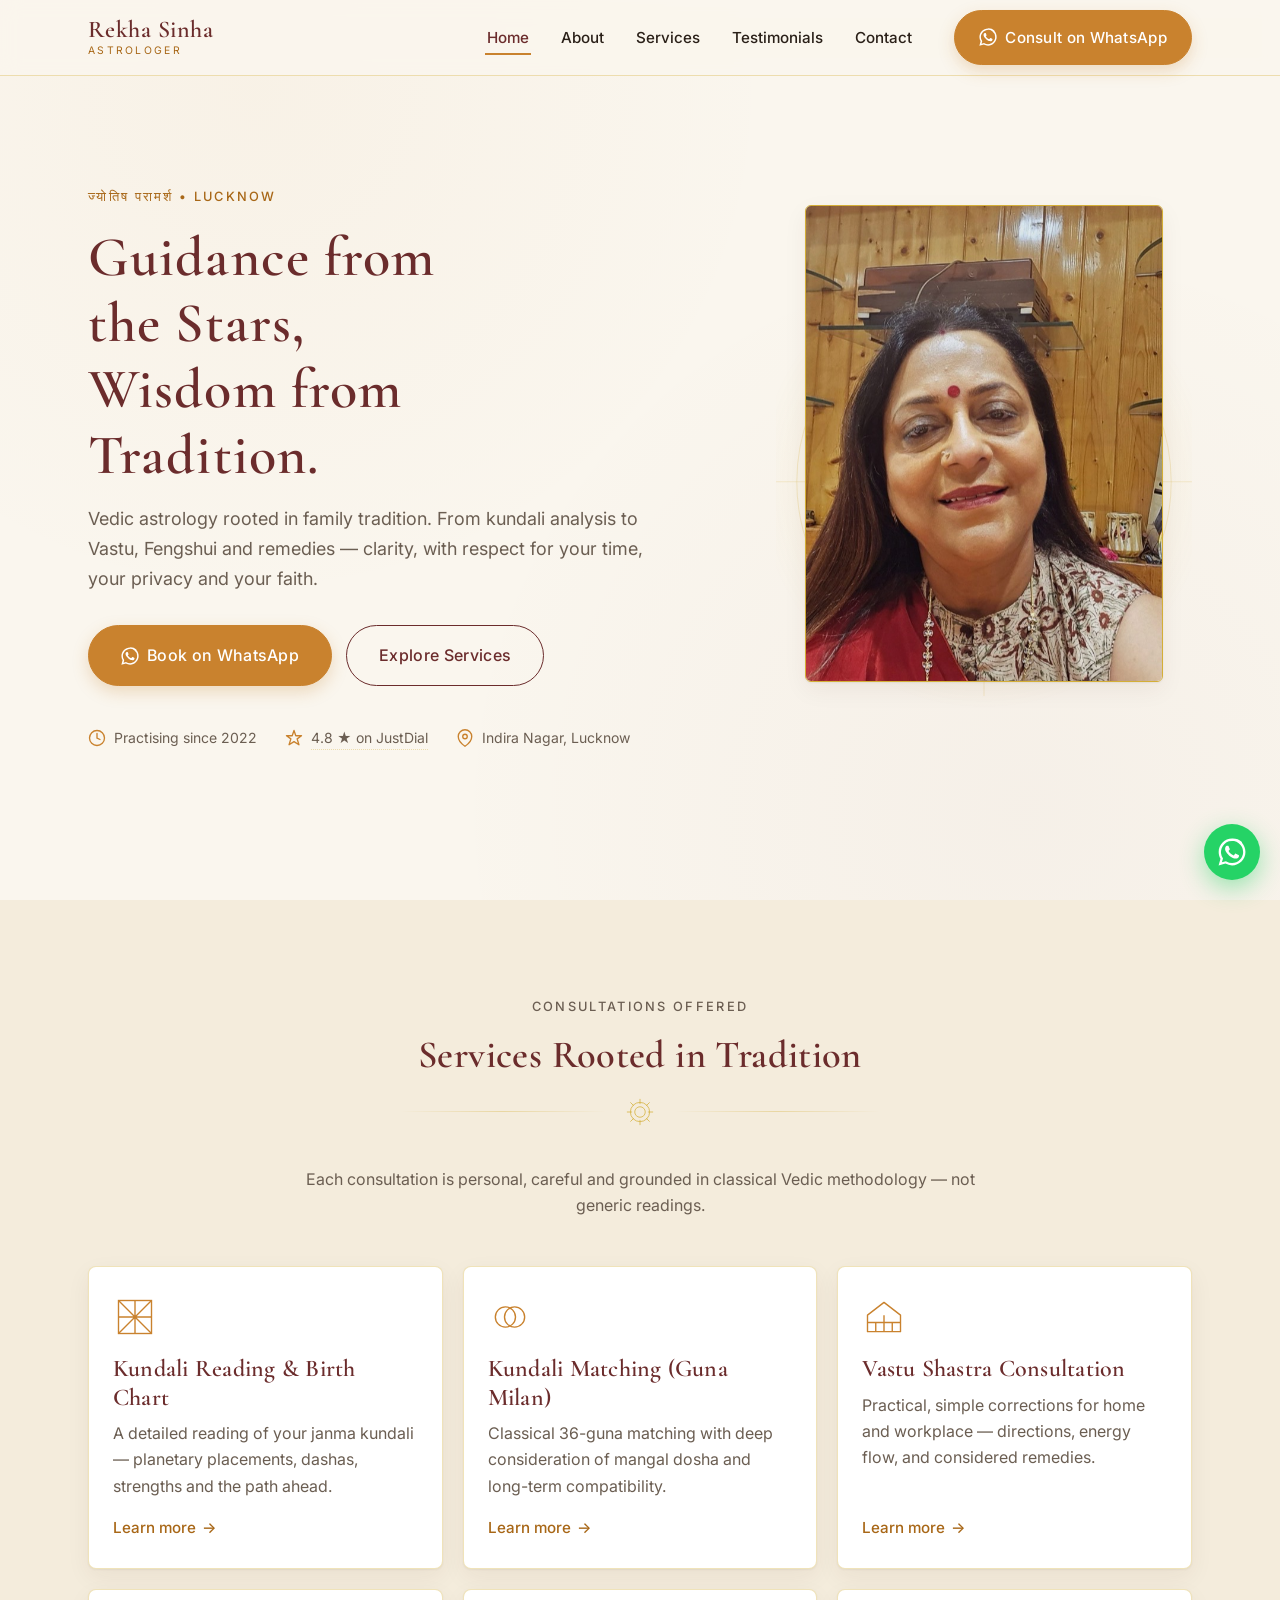
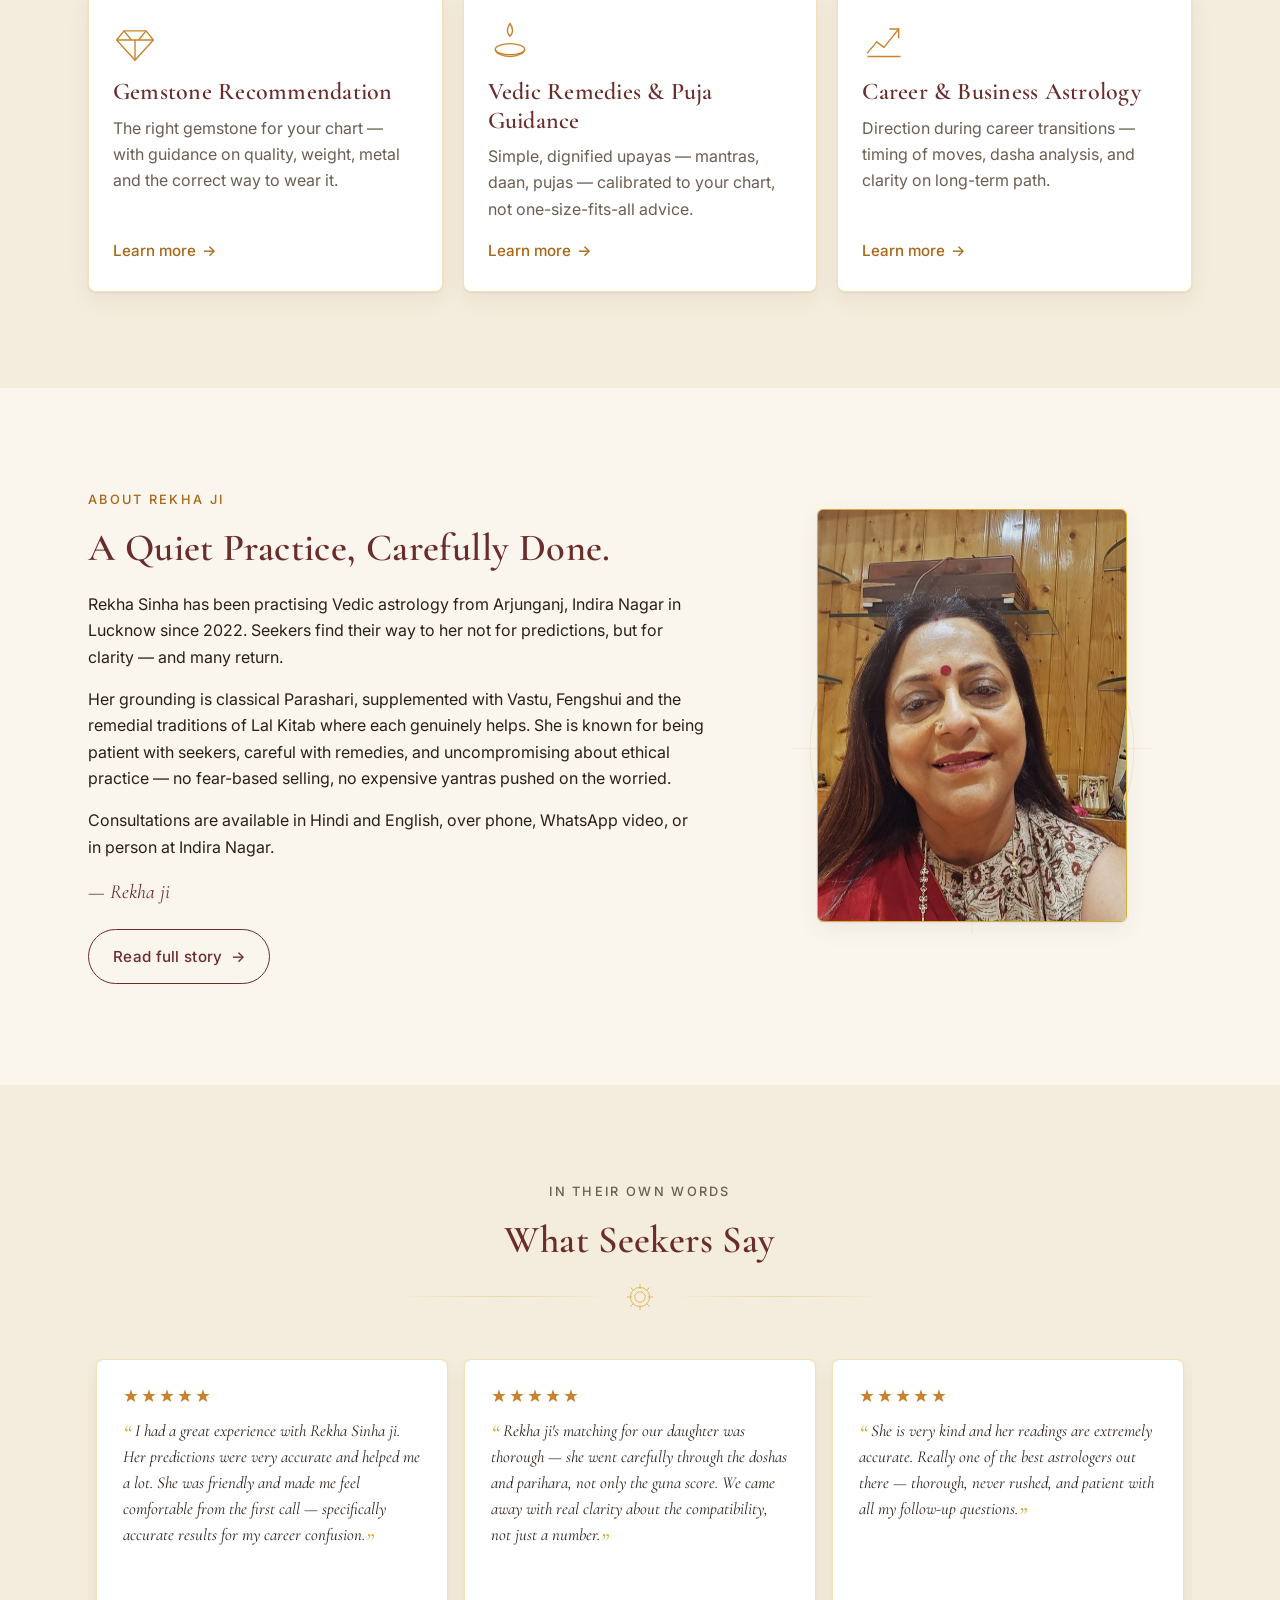
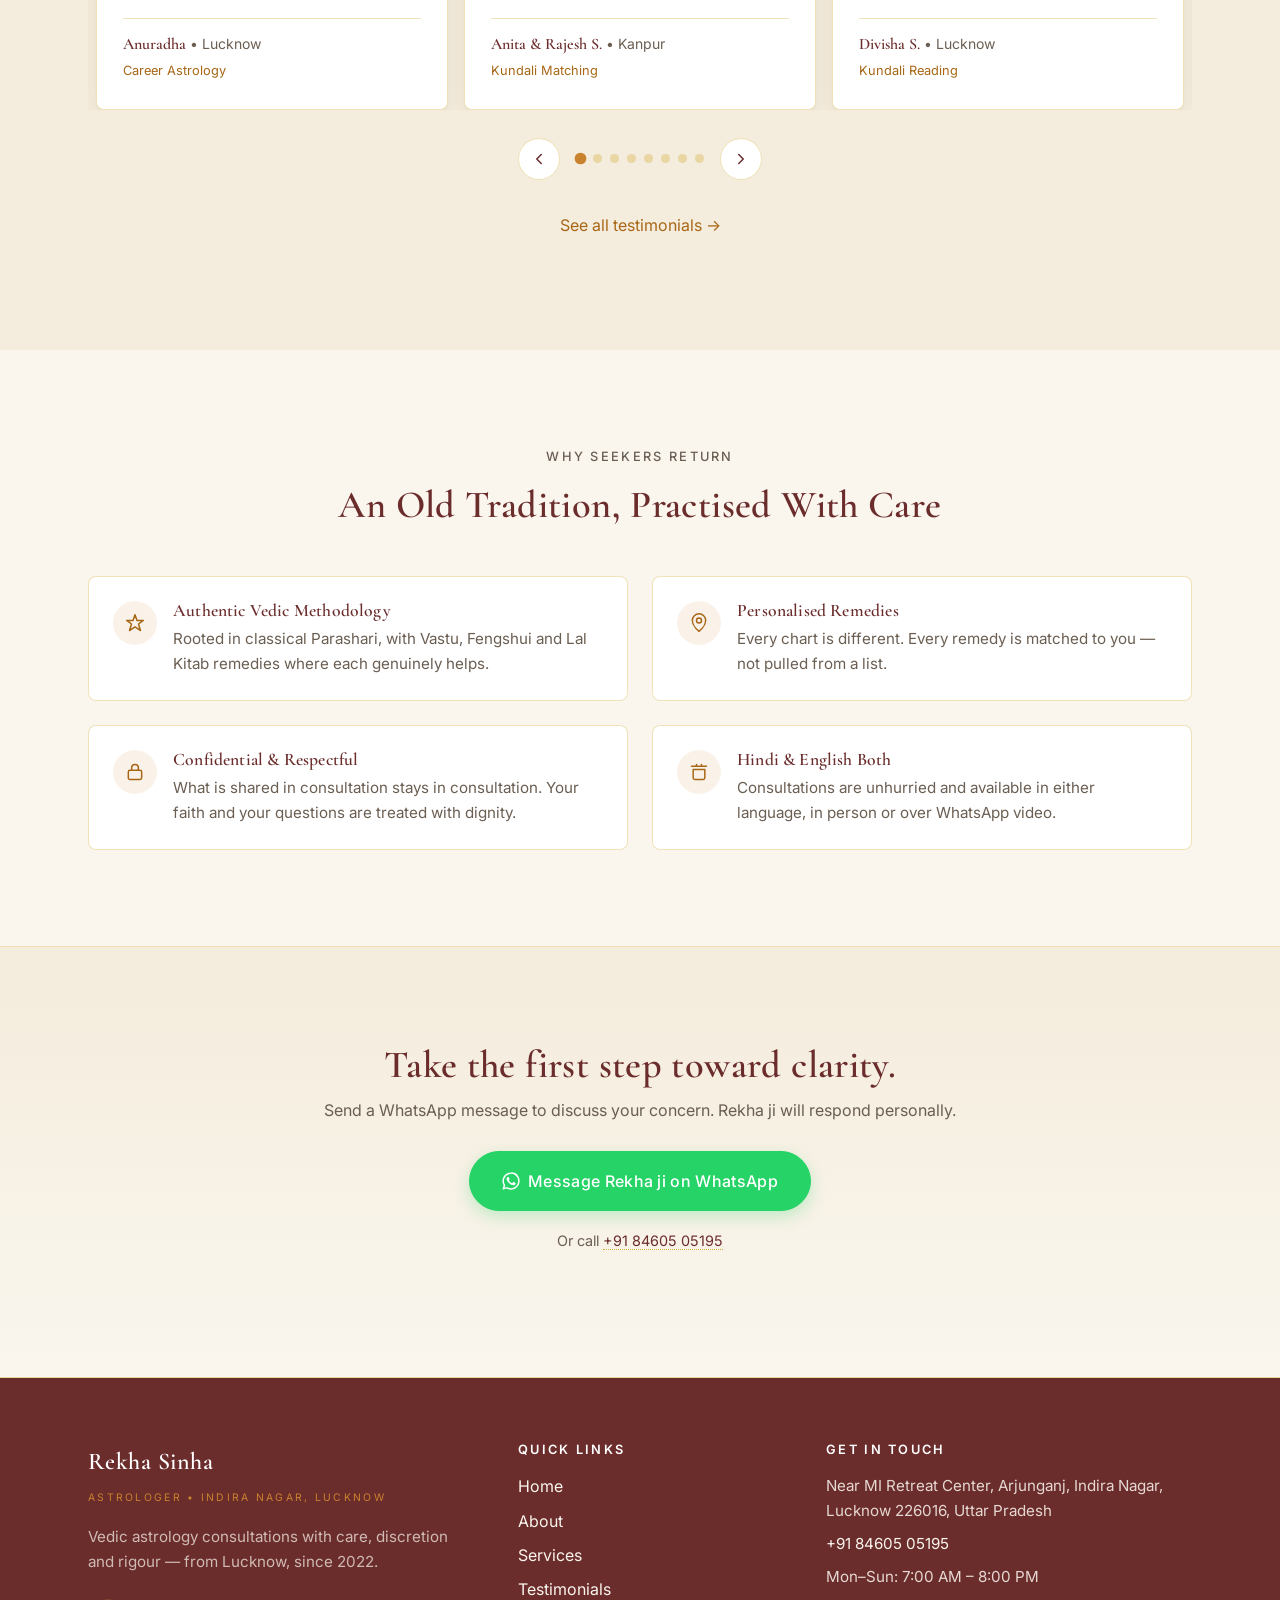
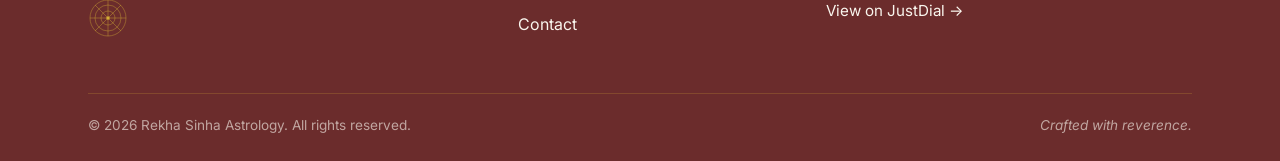
==== commit 0785f7d1: "Add real portrait photo + og-image - assets/img/rekha-portrait.jpg (600x800, 132 KB): center-cropped" ====
--- a/index.html
+++ b/index.html
@@ -159,9 +159,8 @@
         </div>
 
         <div class="reveal">
-          <!-- REPLACE: Drop assets/img/rekha-portrait.jpg here (600x800px, JPG, under 150KB) -->
-          <div class="portrait-frame" aria-hidden="true">
-            <svg class="frame-bg" viewBox="0 0 400 533" fill="none" xmlns="http://www.w3.org/2000/svg">
+          <div class="portrait-frame">
+            <svg class="frame-bg" viewBox="0 0 400 533" fill="none" xmlns="http://www.w3.org/2000/svg" aria-hidden="true">
               <defs>
                 <radialGradient id="mg1" cx="50%" cy="50%" r="50%">
                   <stop offset="0%" stop-color="#D4AF37" stop-opacity="0.35"/>
@@ -180,10 +179,7 @@
               <circle cx="200" cy="266" r="6" fill="#C9822E"/>
             </svg>
             <div class="portrait-inner">
-              <svg class="silhouette" viewBox="0 0 200 240" fill="currentColor" xmlns="http://www.w3.org/2000/svg">
-                <path d="M100 30c-22 0-40 18-40 40 0 24 18 44 40 44s40-20 40-44c0-22-18-40-40-40zM30 240c0-40 30-70 70-70s70 30 70 70H30z"/>
-              </svg>
-              <span class="portrait-caption">Photograph of Rekha ji</span>
+              <img src="assets/img/rekha-portrait.jpg" alt="Rekha Sinha — Vedic astrologer in Indira Nagar, Lucknow" width="600" height="800" loading="eager" decoding="async" />
             </div>
           </div>
         </div>
@@ -284,9 +280,8 @@
         </div>
 
         <div class="reveal">
-          <!-- REPLACE: Drop assets/img/rekha-portrait-2.jpg here (480x640px, JPG, under 150KB) -->
-          <div class="portrait-frame" aria-hidden="true">
-            <svg class="frame-bg" viewBox="0 0 400 533" fill="none" xmlns="http://www.w3.org/2000/svg">
+          <div class="portrait-frame">
+            <svg class="frame-bg" viewBox="0 0 400 533" fill="none" xmlns="http://www.w3.org/2000/svg" aria-hidden="true">
               <circle cx="200" cy="266" r="180" fill="none" stroke="#D4AF37" stroke-opacity="0.4"/>
               <circle cx="200" cy="266" r="150" fill="none" stroke="#D4AF37" stroke-opacity="0.25"/>
               <g stroke="#D4AF37" stroke-opacity="0.3" stroke-width="1">
@@ -297,10 +292,7 @@
               </g>
             </svg>
             <div class="portrait-inner">
-              <svg class="silhouette" viewBox="0 0 200 240" fill="currentColor" xmlns="http://www.w3.org/2000/svg">
-                <path d="M100 30c-22 0-40 18-40 40 0 24 18 44 40 44s40-20 40-44c0-22-18-40-40-40zM30 240c0-40 30-70 70-70s70 30 70 70H30z"/>
-              </svg>
-              <span class="portrait-caption">Rekha Sinha • Indira Nagar, Lucknow</span>
+              <img src="assets/img/rekha-portrait.jpg" alt="Rekha Sinha at her consultation room in Indira Nagar, Lucknow" width="600" height="800" loading="lazy" decoding="async" />
             </div>
           </div>
         </div>
--- a/assets/css/styles.css
+++ b/assets/css/styles.css
@@ -343,6 +343,13 @@
   width: 70%; height: auto;
   color: var(--cream-2);
 }
+.portrait-inner img {
+  width: 100%;
+  height: 100%;
+  object-fit: cover;
+  object-position: center 22%;
+  display: block;
+}
 .portrait-inner .portrait-caption {
   position: absolute; bottom: 12px; left: 0; right: 0;
   text-align: center;
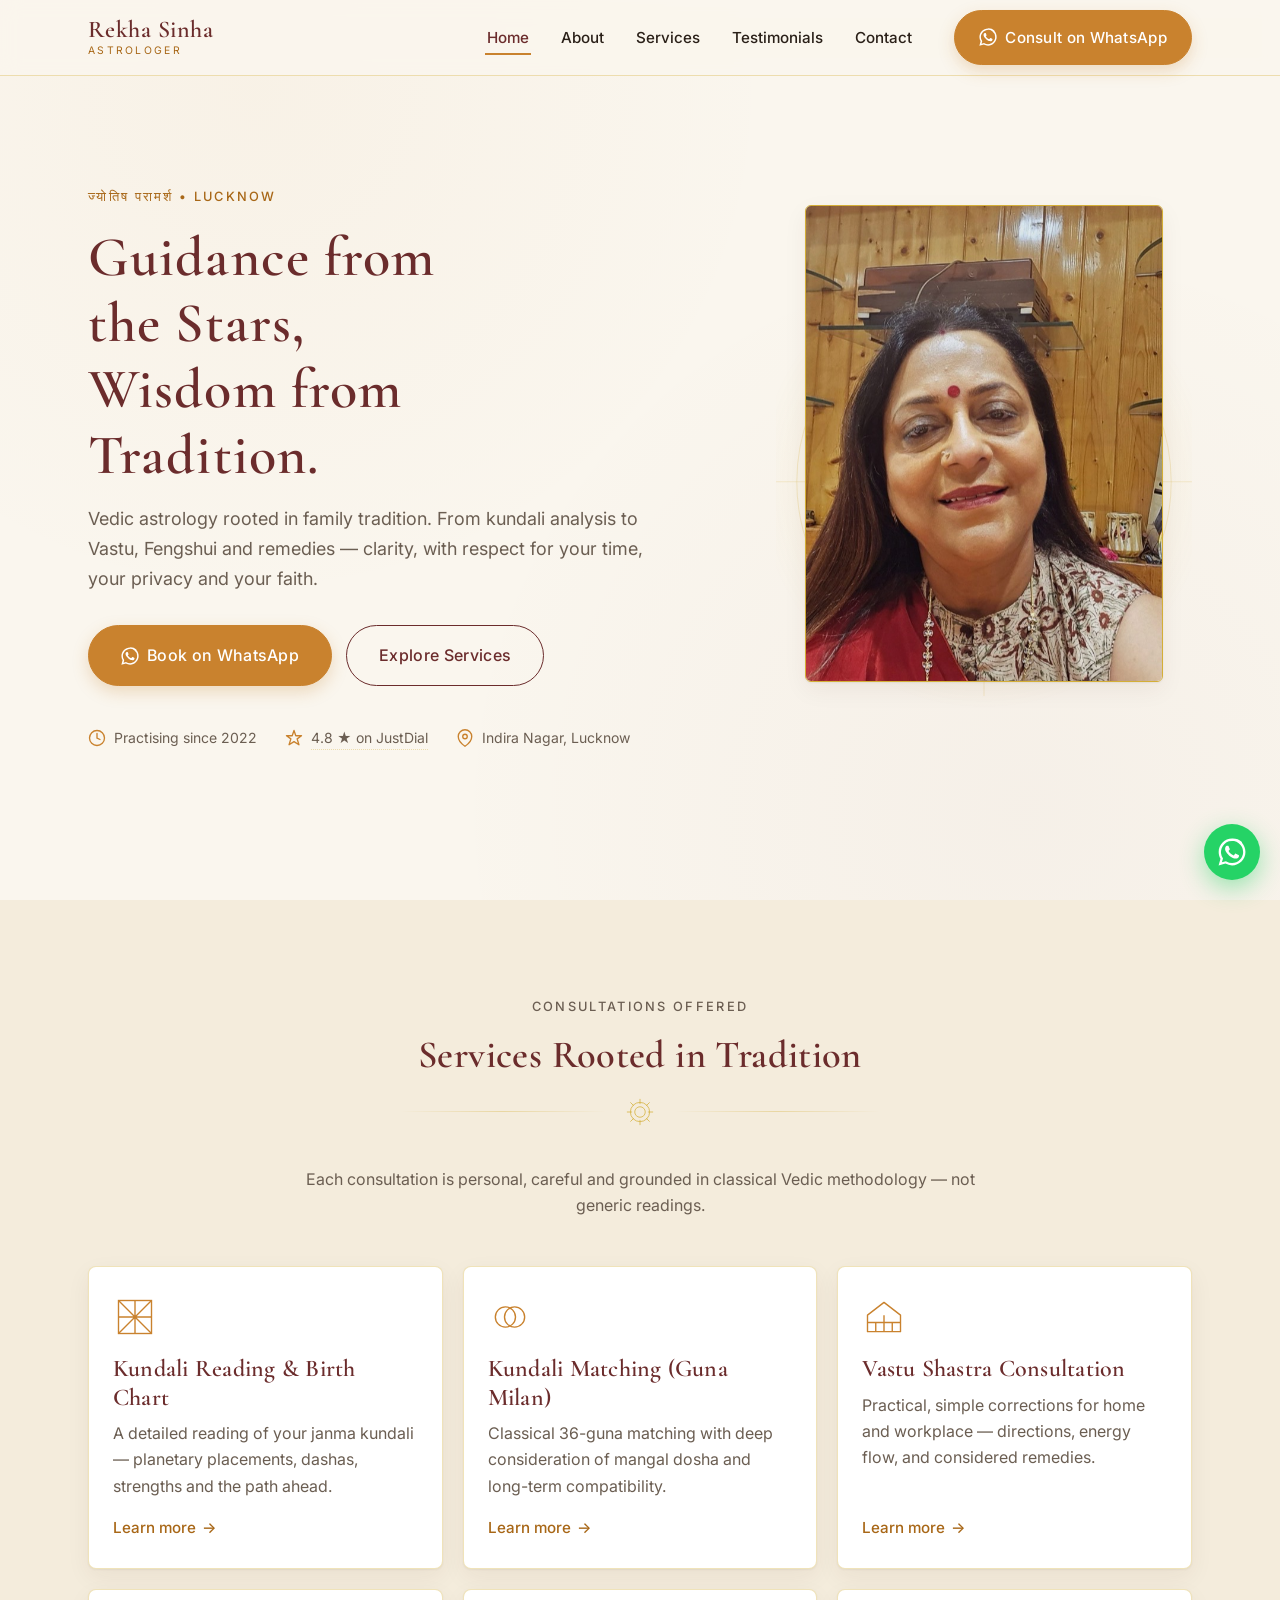
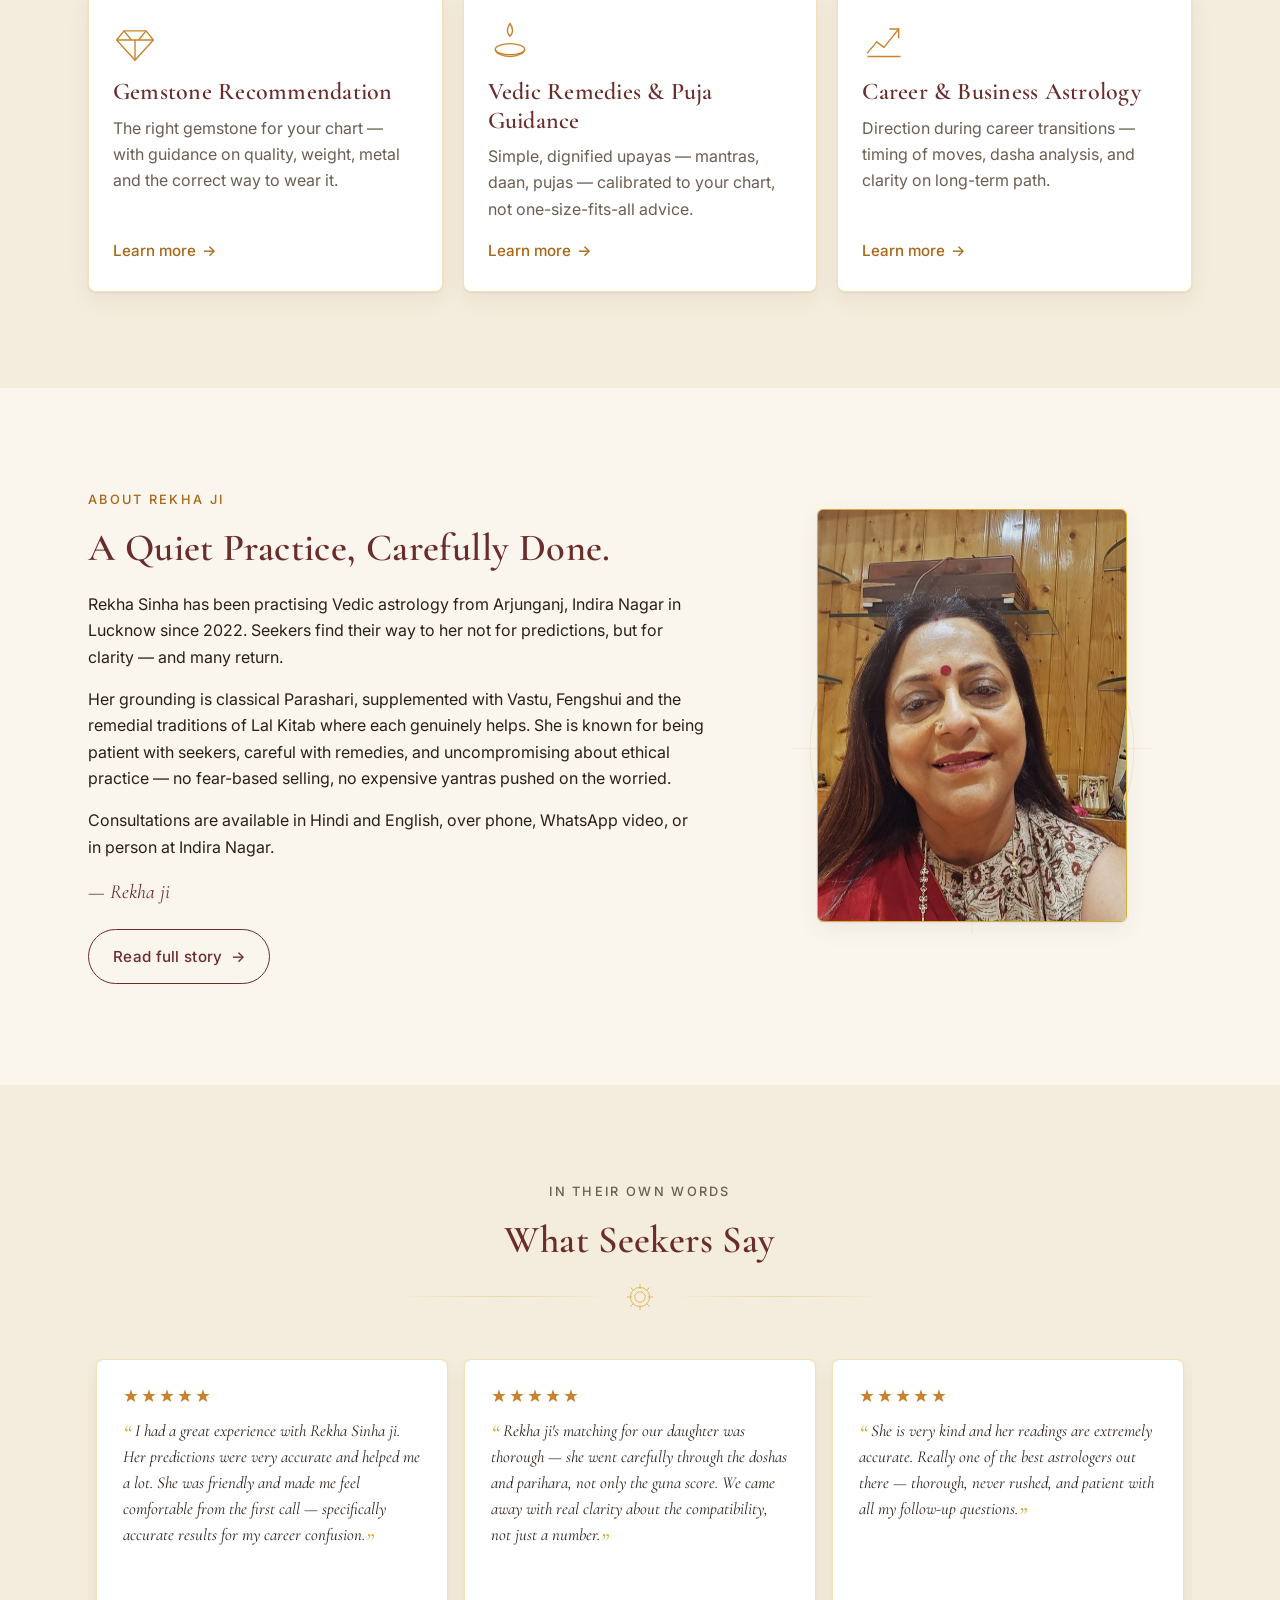
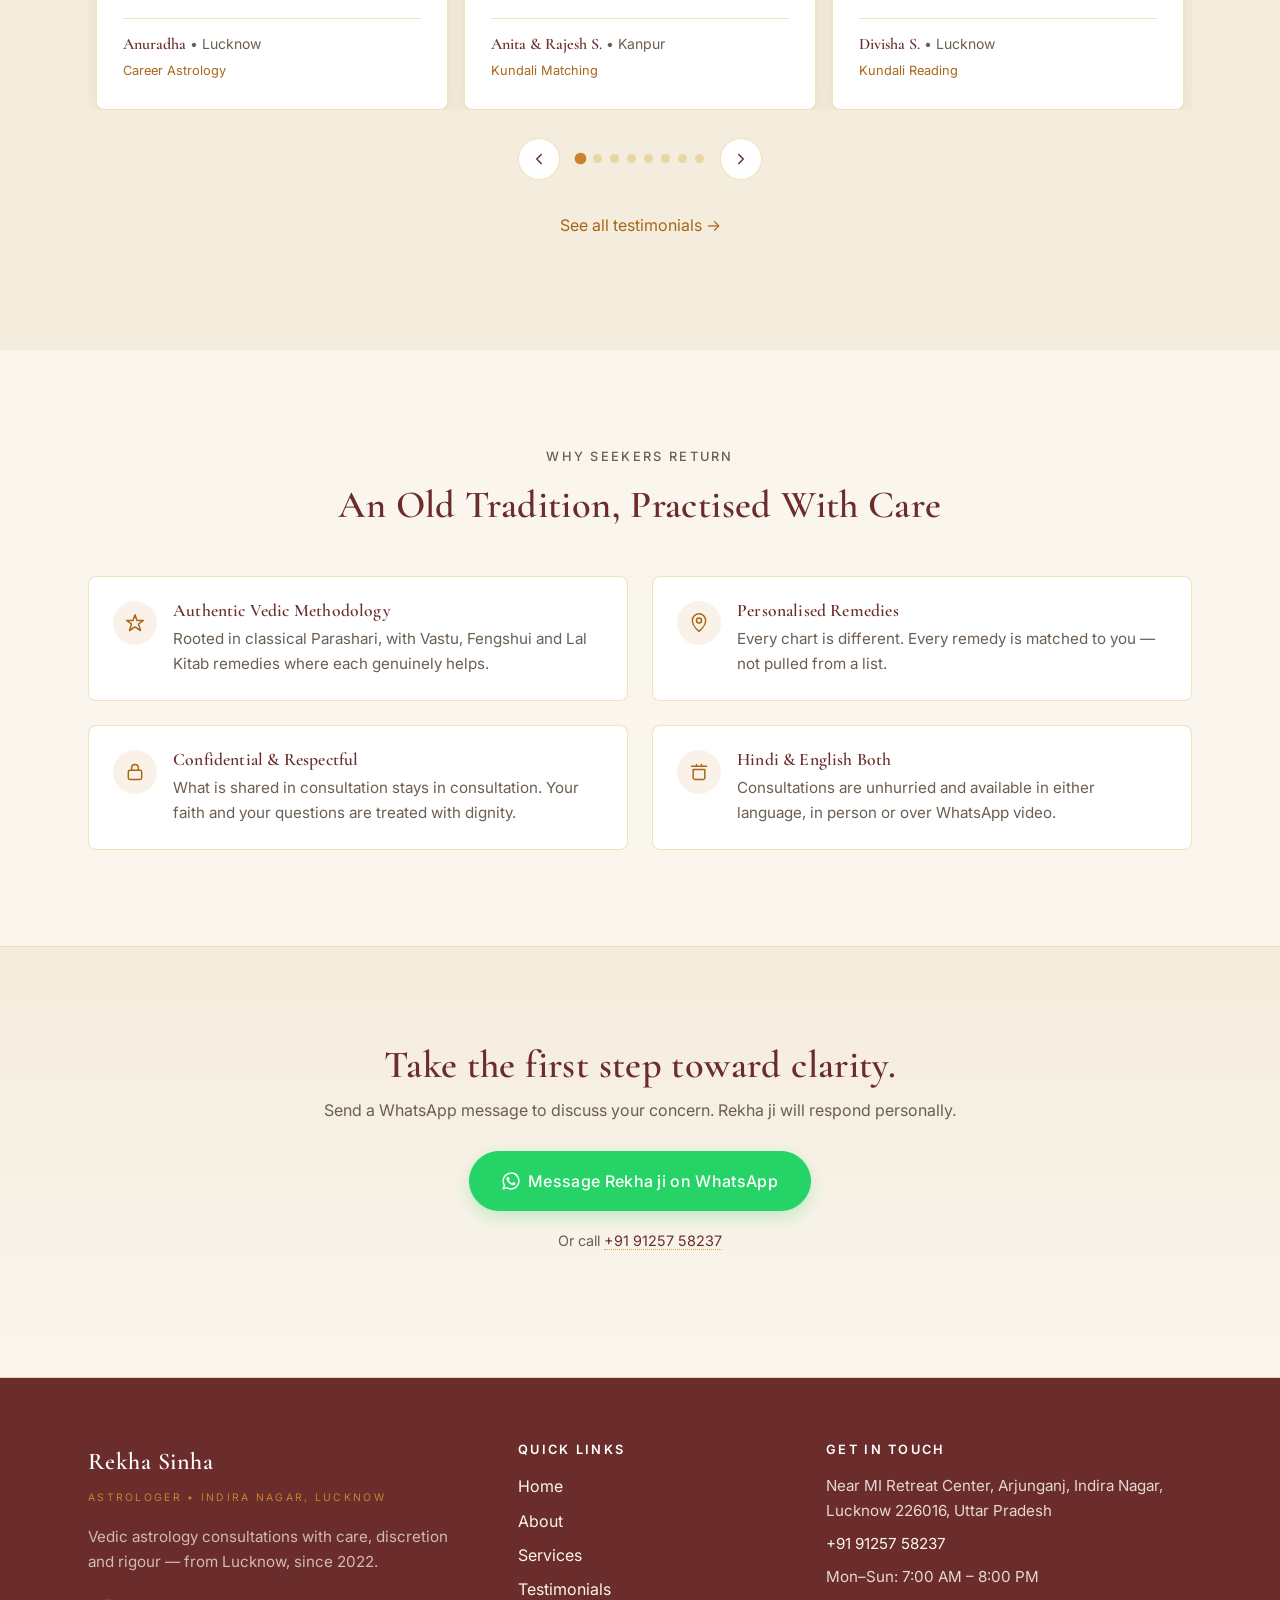
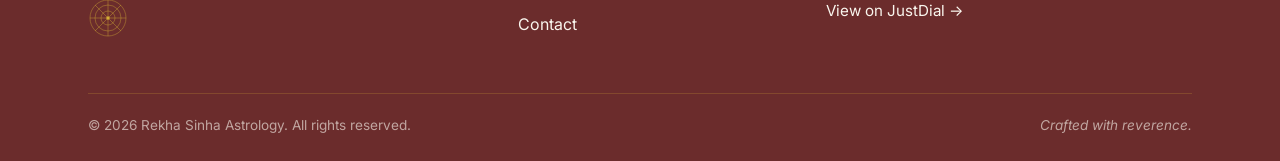
==== commit effe6e72: "Update contact phone to 9125758237 Replaces the JustDial-sourced number across the site config (disp" ====
--- a/index.html
+++ b/index.html
@@ -42,7 +42,7 @@
     "@type": "ProfessionalService",
     "name": "Rekha Sinha Astrologer",
     "image": "assets/img/rekha-portrait.jpg",
-    "telephone": "+91-8460505195",
+    "telephone": "+91-9125758237",
     "url": "./",
     "priceRange": "₹₹",
     "description": "Vedic astrology consultations including Kundali reading, marriage matching, Vastu Shastra, Fengshui, gemstone and remedies — Indira Nagar, Lucknow.",
--- a/assets/css/styles.css
+++ b/assets/css/styles.css
@@ -347,7 +347,7 @@
   width: 100%;
   height: 100%;
   object-fit: cover;
-  object-position: center 22%;
+  object-position: center top;
   display: block;
 }
 .portrait-inner .portrait-caption {
